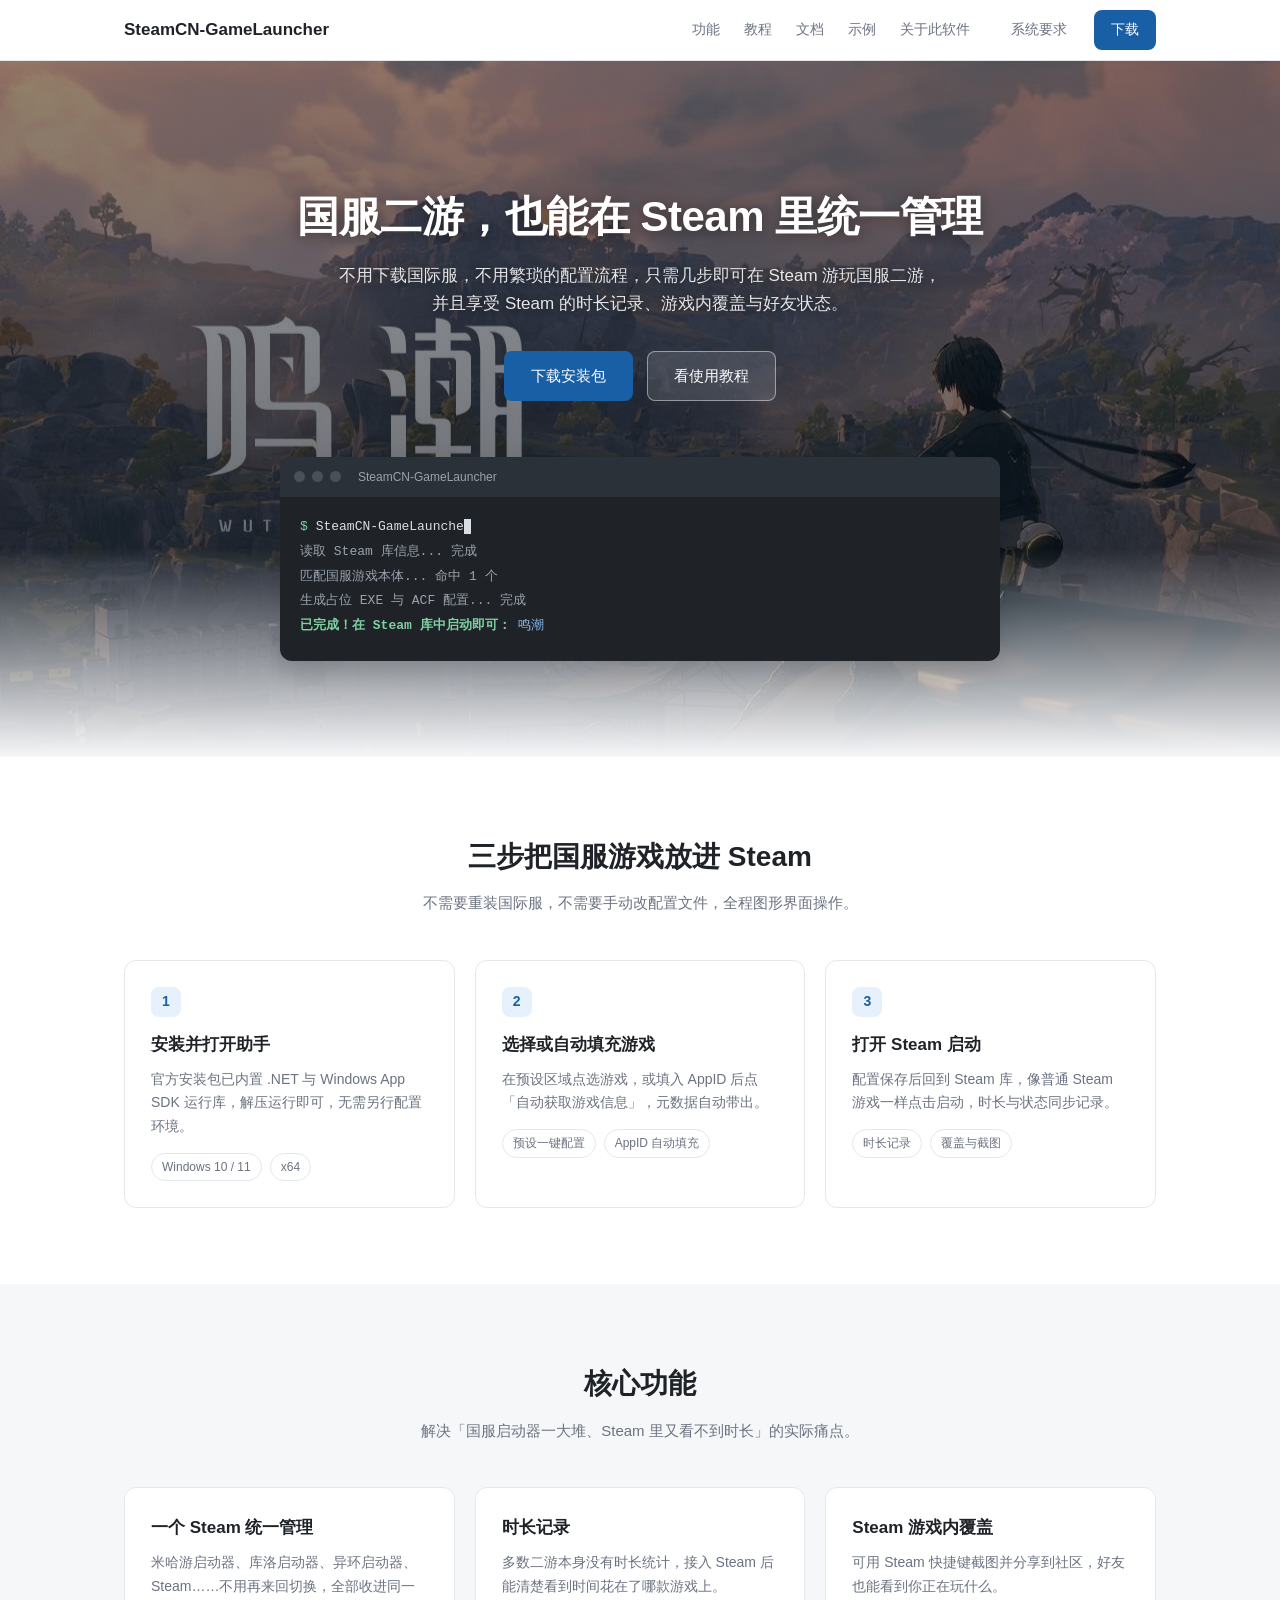
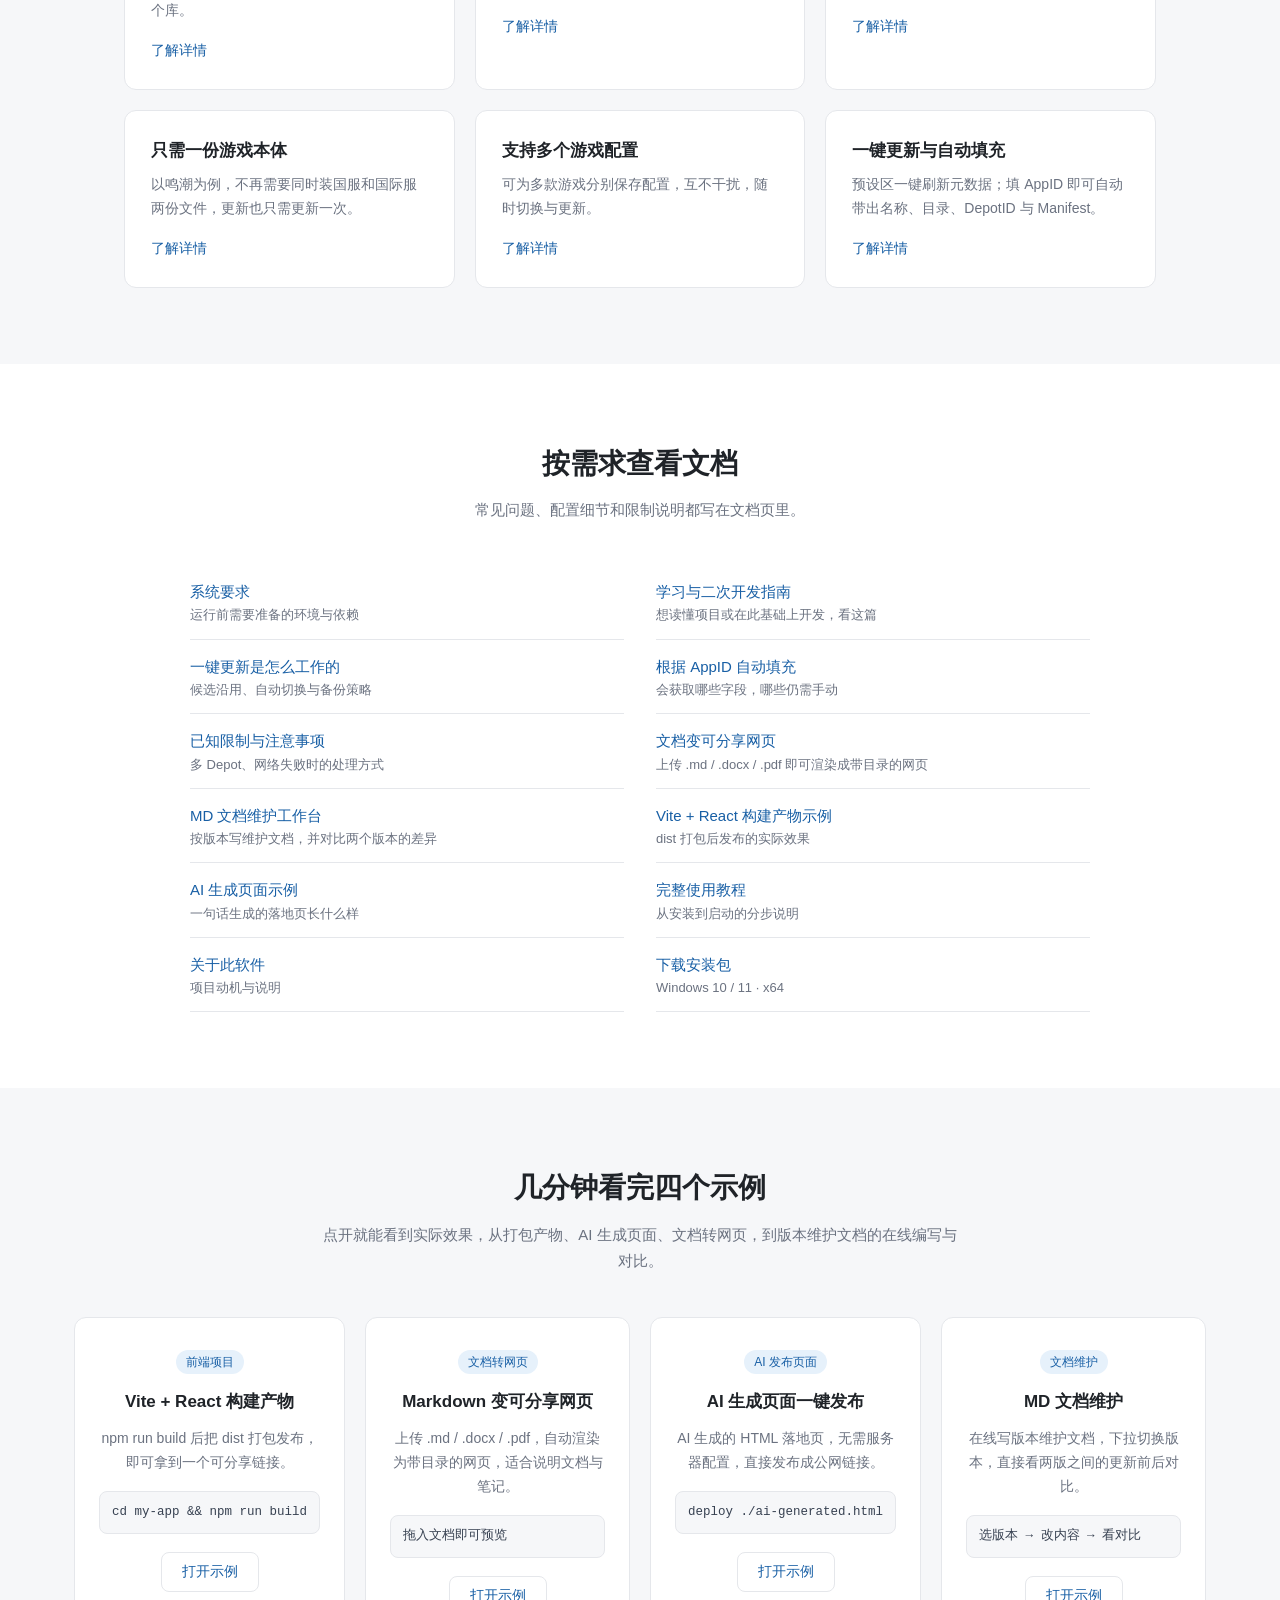
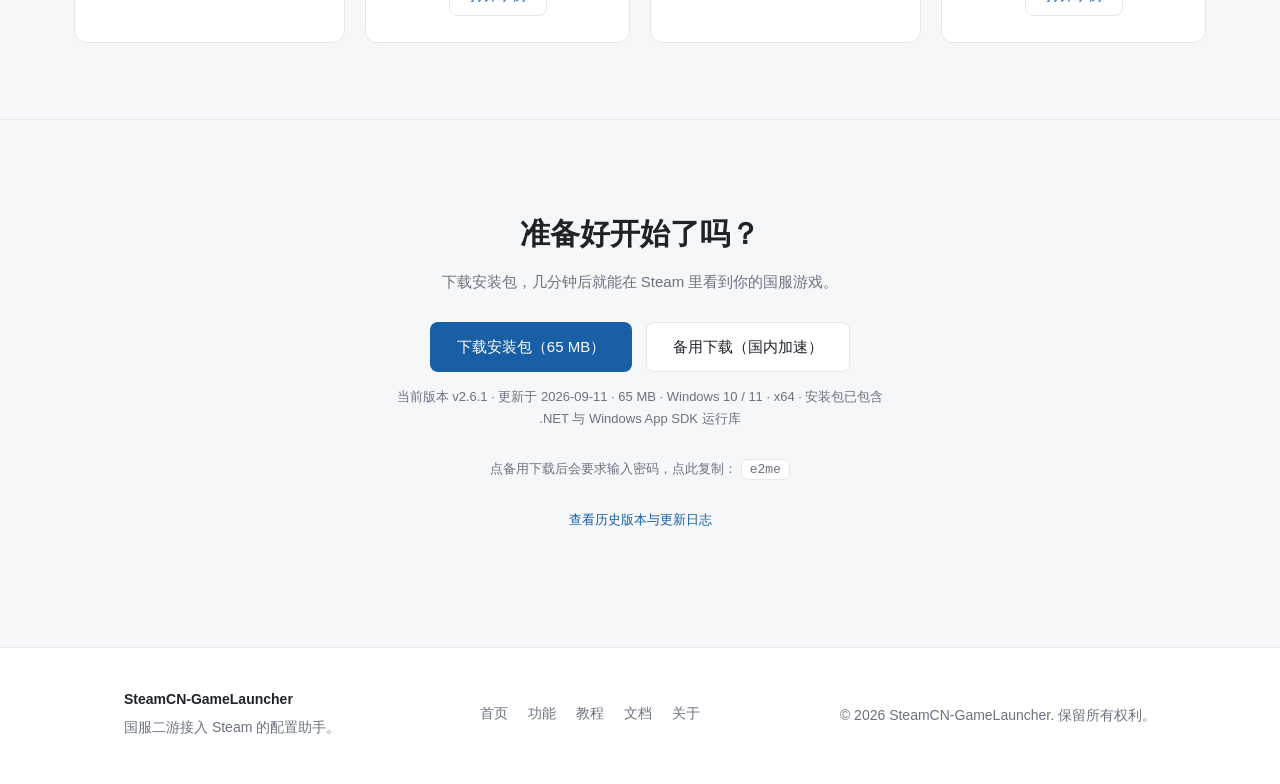
==== index.html @ cd5e8ebc "新增 MD 文档维护工作台示例页：版本下拉 + 更新前后对比" ====
<!DOCTYPE html>
<html lang="zh-CN">
<head>
  <meta charset="UTF-8">
  <meta name="viewport" content="width=device-width, initial-scale=1.0">
  <meta name="description" content="SteamCN-GameLauncher：不用下载国际服，不用繁琐的配置流程，只需几步即可在 Steam 游玩国服二游，并享受 Steam 的时长记录、游戏内覆盖等功能。">
  <title>SteamCN-GameLauncher | 国服游戏，也能在 Steam 里统一管理</title>
  <link rel="icon" href="assets/favicon.svg" type="image/svg+xml">
  <link rel="stylesheet" href="css/style.css">
</head>
<body>

  <header class="site-header">
    <div class="container header-inner">
      <a class="logo" href="index.html">SteamCN-GameLauncher</a>
      <nav class="nav-links">
        <a href="features.html">功能</a>
        <a href="tutorial.html">教程</a>
        <a href="docs.html">文档</a>
        <a href="#examples">示例</a>
        <a href="about.html">关于此软件</a>
      </nav>
      <div class="header-actions">
        <a class="btn btn-ghost" href="docs.html#requirements">系统要求</a>
        <a class="btn btn-primary" href="#download">下载</a>
      </div>
    </div>
  </header>

  <section class="hero">
    <div class="container">
      <h1>国服二游，也能在 Steam 里统一管理</h1>
      <p class="hero-sub">
        不用下载国际服，不用繁琐的配置流程，只需几步即可在 Steam 游玩国服二游，
        并且享受 Steam 的时长记录、游戏内覆盖与好友状态。
      </p>
      <div class="hero-actions">
        <a class="btn btn-primary btn-lg" href="#download">下载安装包</a>
        <a class="btn btn-outline btn-lg" href="tutorial.html">看使用教程</a>
      </div>

      <div class="terminal">
        <div class="terminal-bar">
          <span class="dot"></span><span class="dot"></span><span class="dot"></span>
          <span class="terminal-title">SteamCN-GameLauncher</span>
        </div>
        <pre class="terminal-body"><code><span class="prompt">$</span> <span id="typing"></span><span class="cursor"></span>
<span class="out">读取 Steam 库信息... 完成</span>
<span class="out">匹配国服游戏本体... 命中 1 个</span>
<span class="out">生成占位 EXE 与 ACF 配置... 完成</span>
<span class="ok">已完成！在 Steam 库中启动即可：</span> <span class="url">鸣潮</span></code></pre>
      </div>
    </div>
  </section>

  <section class="section" id="steps">
    <div class="container">
      <h2 class="section-title">三步把国服游戏放进 Steam</h2>
      <p class="section-desc">不需要重装国际服，不需要手动改配置文件，全程图形界面操作。</p>

      <div class="grid grid-3">
        <article class="card">
          <div class="step-num">1</div>
          <h3>安装并打开助手</h3>
          <p>官方安装包已内置 .NET 与 Windows App SDK 运行库，解压运行即可，无需另行配置环境。</p>
          <ul class="tags"><li>Windows 10 / 11</li><li>x64</li></ul>
        </article>
        <article class="card">
          <div class="step-num">2</div>
          <h3>选择或自动填充游戏</h3>
          <p>在预设区域点选游戏，或填入 AppID 后点「自动获取游戏信息」，元数据自动带出。</p>
          <ul class="tags"><li>预设一键配置</li><li>AppID 自动填充</li></ul>
        </article>
        <article class="card">
          <div class="step-num">3</div>
          <h3>打开 Steam 启动</h3>
          <p>配置保存后回到 Steam 库，像普通 Steam 游戏一样点击启动，时长与状态同步记录。</p>
          <ul class="tags"><li>时长记录</li><li>覆盖与截图</li></ul>
        </article>
      </div>
    </div>
  </section>

  <section class="section section-alt" id="features">
    <div class="container">
      <h2 class="section-title">核心功能</h2>
      <p class="section-desc">解决「国服启动器一大堆、Steam 里又看不到时长」的实际痛点。</p>

      <div class="grid grid-3">
        <article class="card">
          <h3>一个 Steam 统一管理</h3>
          <p>米哈游启动器、库洛启动器、异环启动器、Steam……不用再来回切换，全部收进同一个库。</p>
          <a class="card-link" href="features.html#unify">了解详情</a>
        </article>
        <article class="card">
          <h3>时长记录</h3>
          <p>多数二游本身没有时长统计，接入 Steam 后能清楚看到时间花在了哪款游戏上。</p>
          <a class="card-link" href="features.html#playtime">了解详情</a>
        </article>
        <article class="card">
          <h3>Steam 游戏内覆盖</h3>
          <p>可用 Steam 快捷键截图并分享到社区，好友也能看到你正在玩什么。</p>
          <a class="card-link" href="features.html#overlay">了解详情</a>
        </article>
        <article class="card">
          <h3>只需一份游戏本体</h3>
          <p>以鸣潮为例，不再需要同时装国服和国际服两份文件，更新也只需更新一次。</p>
          <a class="card-link" href="features.html#single-copy">了解详情</a>
        </article>
        <article class="card">
          <h3>支持多个游戏配置</h3>
          <p>可为多款游戏分别保存配置，互不干扰，随时切换与更新。</p>
          <a class="card-link" href="features.html#multi-config">了解详情</a>
        </article>
        <article class="card">
          <h3>一键更新与自动填充</h3>
          <p>预设区一键刷新元数据；填 AppID 即可自动带出名称、目录、DepotID 与 Manifest。</p>
          <a class="card-link" href="features.html#auto-fill">了解详情</a>
        </article>
      </div>
    </div>
  </section>

  <section class="section" id="links">
    <div class="container">
      <h2 class="section-title">按需求查看文档</h2>
      <p class="section-desc">常见问题、配置细节和限制说明都写在文档页里。</p>
      <ul class="link-list">
        <li><a href="docs.html#requirements">系统要求</a><span>运行前需要准备的环境与依赖</span></li>
        <li><a href="docs/learning-guide.html">学习与二次开发指南</a><span>想读懂项目或在此基础上开发，看这篇</span></li>
        <li><a href="docs.html#one-click-update">一键更新是怎么工作的</a><span>候选沿用、自动切换与备份策略</span></li>
        <li><a href="docs.html#auto-fill">根据 AppID 自动填充</a><span>会获取哪些字段，哪些仍需手动</span></li>
        <li><a href="docs.html#limits">已知限制与注意事项</a><span>多 Depot、网络失败时的处理方式</span></li>
        <li><a href="examples/md.html">文档变可分享网页</a><span>上传 .md / .docx / .pdf 即可渲染成带目录的网页</span></li>
        <li><a href="examples/md-maintain.html">MD 文档维护工作台</a><span>按版本写维护文档，并对比两个版本的差异</span></li>
        <li><a href="examples/vite.html">Vite + React 构建产物示例</a><span>dist 打包后发布的实际效果</span></li>
        <li><a href="examples/ai.html">AI 生成页面示例</a><span>一句话生成的落地页长什么样</span></li>
        <li><a href="tutorial.html">完整使用教程</a><span>从安装到启动的分步说明</span></li>
        <li><a href="about.html">关于此软件</a><span>项目动机与说明</span></li>
        <li><a href="#download">下载安装包</a><span>Windows 10 / 11 · x64</span></li>
      </ul>
    </div>
  </section>

  <section class="section section-alt" id="examples">
    <div class="container">
      <h2 class="section-title">几分钟看完四个示例</h2>
      <p class="section-desc">点开就能看到实际效果，从打包产物、AI 生成页面、文档转网页，到版本维护文档的在线编写与对比。</p>

      <div class="grid grid-4">
        <article class="card">
          <span class="badge">前端项目</span>
          <h3>Vite + React 构建产物</h3>
          <p>npm run build 后把 dist 打包发布，即可拿到一个可分享链接。</p>
          <pre class="code-block"><code>cd my-app &amp;&amp; npm run build</code></pre>
          <a class="card-link" href="examples/vite.html">打开示例</a>
        </article>
        <article class="card">
          <span class="badge">文档转网页</span>
          <h3>Markdown 变可分享网页</h3>
          <p>上传 .md / .docx / .pdf，自动渲染为带目录的网页，适合说明文档与笔记。</p>
          <pre class="code-block"><code>拖入文档即可预览</code></pre>
          <a class="card-link" href="examples/md.html">打开示例</a>
        </article>
        <article class="card">
          <span class="badge">AI 发布页面</span>
          <h3>AI 生成页面一键发布</h3>
          <p>AI 生成的 HTML 落地页，无需服务器配置，直接发布成公网链接。</p>
          <pre class="code-block"><code>deploy ./ai-generated.html</code></pre>
          <a class="card-link" href="examples/ai.html">打开示例</a>
        </article>
        <article class="card">
          <span class="badge">文档维护</span>
          <h3>MD 文档维护</h3>
          <p>在线写版本维护文档，下拉切换版本，直接看两版之间的更新前后对比。</p>
          <pre class="code-block"><code>选版本 → 改内容 → 看对比</code></pre>
          <a class="card-link" href="examples/md-maintain.html">打开示例</a>
        </article>
      </div>
    </div>
  </section>

  <section class="cta" id="download">
    <div class="container">
      <h2>准备好开始了吗？</h2>
      <p>下载安装包，几分钟后就能在 Steam 里看到你的国服游戏。</p>
      <div class="hero-actions" style="margin-bottom:0;">
        <!-- 写死的是当版本的 GitHub Release 直链；页面加载后会用 version.json + GitHub API 更新为最新版 -->
        <a class="btn btn-primary btn-lg" id="downloadBtn"
           href="https://github.com/Clearlove0923/SteamCN-GameLauncher/releases/download/v2.6.1/SteamCN-GameLauncher-v2.6.1-win-x64-setup.exe">
          下载安装包（65 MB）
        </a>
        <a class="btn btn-outline btn-lg" id="downloadMirrorBtn"
           href="https://wwaqe.lanzouq.com/iN0aT4a36t9c">
          备用下载（国内加速）
        </a>
      </div>
      <p class="muted" style="margin-top:14px;font-size:13px;">
        <span id="versionInfo">当前版本 v2.6.1</span> · Windows 10 / 11 · x64 · 安装包已包含 .NET 与 Windows App SDK 运行库
      </p>
      <p class="muted" id="mirrorPwdLine" style="margin-top:8px;font-size:13px;">
        点备用下载后会要求输入密码，点此复制：
        <code id="mirrorPwd" title="点击复制"
              style="padding:2px 8px;border:1px solid var(--line);border-radius:6px;background:#fff;cursor:pointer;user-select:all;">e2me</code>
      </p>
      <p class="muted" style="margin-top:6px;font-size:13px;">
        <a href="https://github.com/Clearlove0923/SteamCN-GameLauncher/releases" id="changelogLink">查看历史版本与更新日志</a>
      </p>
    </div>
  </section>

  <footer class="site-footer">
    <div class="container footer-inner">
      <div>
        <strong>SteamCN-GameLauncher</strong>
        <p class="muted">国服二游接入 Steam 的配置助手。</p>
      </div>
      <nav class="footer-links">
        <a href="index.html">首页</a>
        <a href="features.html">功能</a>
        <a href="tutorial.html">教程</a>
        <a href="docs.html">文档</a>
        <a href="about.html">关于</a>
      </nav>
      <p class="muted">© 2026 SteamCN-GameLauncher. 保留所有权利。</p>
    </div>
  </footer>

  <script>
    // 下载信息统一由 version.json 控制；取不到时再回退到 GitHub API；都失败就保留页面写死的地址
    (function () {
      var btn = document.getElementById('downloadBtn');
      if (!btn) return;
      var mirror = document.getElementById('downloadMirrorBtn');
      var info = document.getElementById('versionInfo');
      var changelog = document.getElementById('changelogLink');
      var cfg = null;

      function fill(o) {
        if (o.windows && o.windows.url) {
          btn.setAttribute('href', o.windows.url);
          if (o.windows.label) btn.textContent = o.windows.label;
        }
        if (mirror && o.mirror) {
          if (o.mirror.hide) {
            mirror.style.display = 'none';
          } else if (o.mirror.url) {
            mirror.setAttribute('href', o.mirror.url);
            if (o.mirror.label) mirror.textContent = o.mirror.label;
          }
        }
        if (changelog && o.changelog) changelog.setAttribute('href', o.changelog);
        var pwdLine = document.getElementById('mirrorPwdLine');
        var pwdEl = document.getElementById('mirrorPwd');
        if (pwdLine && pwdEl) {
          var pwd = (o.mirror && o.mirror.pwd) ? o.mirror.pwd : '';
          if (pwd) { pwdEl.textContent = pwd; pwdLine.style.display = ''; }
          else { pwdLine.style.display = 'none'; }
        }
        if (info) {
          var t = '当前版本 ' + (o.version || '');
          if (o.date) t += ' · 更新于 ' + o.date;
          if (o.size) t += ' · ' + o.size;
          info.textContent = t;
        }
      }

      fetch('version.json', { cache: 'no-store' })
        .then(function (r) { return r.ok ? r.json() : null; })
        .then(function (data) {
          if (data) { cfg = data; fill(data); }
          // 以 GitHub Release 为主渠道：再问一次最新版，成功就用最新资产覆盖
          if (!data || data.autoLatest === false) return Promise.reject('skip-api');
          var repo = data.repo || 'Clearlove0923/SteamCN-GameLauncher';
          var API = 'https://api.github.com/repos/' + repo + '/releases/latest';
          return fetch(API, { headers: { 'Accept': 'application/vnd.github+json' } })
            .then(function (r) { return r.ok ? r.json() : null; });
        })
        .then(function (data) {
          if (!data || !data.assets) return;
          var exe = data.assets.filter(function (a) { return /\.exe$/i.test(a.name); })[0];
          if (!exe) return;
          btn.setAttribute('href', exe.browser_download_url);
          var d = data.published_at ? new Date(data.published_at) : null;
          var date = d ? (d.getFullYear() + '-' + ('0' + (d.getMonth() + 1)).slice(-2) + '-' + ('0' + d.getDate()).slice(-2)) : '';
          if (info) {
            var t = '当前版本 ' + (data.tag_name || (cfg && cfg.version) || '');
            if (date) t += ' · 更新于 ' + date;
            if (cfg && cfg.size) t += ' · ' + cfg.size;
            info.textContent = t;
          }
        })
        .catch(function () { /* 保持 version.json 或页面写死的地址 */ });
    })();
  </script>

  <script>
    // 点击提取码自动复制
    (function () {
      var el = document.getElementById('mirrorPwd');
      if (!el) return;
      function flash() {
        var old = el.textContent;
        el.textContent = '已复制 ✓';
        setTimeout(function () { el.textContent = old; }, 1200);
      }
      function bySelection() {
        var r = document.createRange();
        r.selectNodeContents(el);
        var s = window.getSelection();
        s.removeAllRanges();
        s.addRange(r);
        try { document.execCommand('copy'); } catch (e) {}
        s.removeAllRanges();
        flash();
      }
      el.addEventListener('click', function () {
        if (navigator.clipboard && navigator.clipboard.writeText) {
          navigator.clipboard.writeText(el.textContent.trim()).then(flash, bySelection);
        } else {
          bySelection();
        }
      });
    })();
  </script>

  <script>
    (function () {
      var target = document.getElementById('typing');
      if (!target) return;
      var text = 'SteamCN-GameLauncher setup';
      var i = 0;
      (function type() {
        if (i <= text.length) {
          target.textContent = text.slice(0, i++);
          setTimeout(type, 90);
        }
      })();
    })();
  </script>

</body>
</html>
---- css/style.css ----
:root {
  --bg: #ffffff;
  --bg-alt: #f6f7f9;
  --card: #ffffff;
  --text: #1f2328;
  --muted: #6b7280;
  --line: #e5e7eb;
  --accent: #185fa5;
  --accent-soft: #e6f1fb;
  --radius: 12px;
}

* { box-sizing: border-box; }

html { scroll-behavior: smooth; }

body {
  margin: 0;
  background: var(--bg);
  color: var(--text);
  font-family: -apple-system, BlinkMacSystemFont, "Segoe UI", "Microsoft YaHei", sans-serif;
  font-size: 15px;
  line-height: 1.7;
}

a { color: var(--accent); text-decoration: none; }
a:hover { text-decoration: underline; }

.container {
  max-width: 1080px;
  margin: 0 auto;
  padding: 0 24px;
}

/* ---------- 顶部导航 ---------- */
.site-header {
  position: sticky;
  top: 0;
  z-index: 20;
  background: rgba(255, 255, 255, 0.92);
  border-bottom: 1px solid var(--line);
  backdrop-filter: blur(6px);
}

.header-inner {
  display: flex;
  align-items: center;
  justify-content: space-between;
  height: 60px;
}

.logo {
  font-size: 17px;
  font-weight: 600;
  color: var(--text);
}
.logo:hover { text-decoration: none; }

.nav-links {
  display: flex;
  gap: 24px;
  margin-left: auto;
  margin-right: 24px;
}
.nav-links a { color: var(--muted); font-size: 14px; }
.nav-links a:hover { color: var(--text); text-decoration: none; }

.header-actions { display: flex; gap: 10px; align-items: center; }

/* ---------- 按钮 ---------- */
.btn {
  display: inline-block;
  padding: 7px 16px;
  border-radius: 8px;
  font-size: 14px;
  border: 1px solid transparent;
  cursor: pointer;
}
.btn:hover { text-decoration: none; }
.btn-primary { background: var(--accent); color: #fff; }
.btn-primary:hover { background: #12497f; }
.btn-outline { border-color: var(--line); color: var(--text); background: #fff; }
.btn-outline:hover { border-color: var(--muted); }
.btn-ghost { color: var(--muted); }
.btn-ghost:hover { color: var(--text); }
.btn-lg { padding: 11px 26px; font-size: 15px; }

/* ---------- Hero ---------- */
.hero {
  position: relative;
  padding: 130px 0 96px;
  text-align: center;
  color: #fff;
  background:
    linear-gradient(180deg, rgba(15, 20, 30, 0.40) 0%, rgba(15, 20, 30, 0.62) 70%, rgba(246, 247, 249, 1) 100%),
    url("../assets/hero-bg.jpg") center 35% / cover no-repeat;
}

.hero h1 {
  margin: 0 auto 18px;
  max-width: 780px;
  font-size: 42px;
  line-height: 1.25;
  font-weight: 600;
  letter-spacing: -0.5px;
  text-shadow: 0 2px 14px rgba(0, 0, 0, 0.45);
}

.hero-sub {
  margin: 0 auto 32px;
  max-width: 620px;
  color: rgba(255, 255, 255, 0.88);
  font-size: 17px;
  text-shadow: 0 1px 8px rgba(0, 0, 0, 0.45);
}

.hero-actions {
  display: flex;
  gap: 14px;
  justify-content: center;
  margin-bottom: 56px;
  flex-wrap: wrap;
}

.hero .btn-outline {
  background: rgba(255, 255, 255, 0.12);
  border-color: rgba(255, 255, 255, 0.45);
  color: #fff;
}
.hero .btn-outline:hover { background: rgba(255, 255, 255, 0.22); }

/* ---------- 终端演示 ---------- */
.terminal {
  max-width: 720px;
  margin: 0 auto;
  background: #1f2328;
  border-radius: var(--radius);
  overflow: hidden;
  text-align: left;
  box-shadow: 0 8px 24px rgba(15, 20, 30, 0.12);
}

.terminal-bar {
  display: flex;
  align-items: center;
  gap: 7px;
  padding: 10px 14px;
  background: #2b3138;
}

.dot {
  width: 11px;
  height: 11px;
  border-radius: 50%;
  background: #4a5058;
}

.terminal-title {
  margin-left: 10px;
  color: #9aa2ad;
  font-size: 12px;
}

.terminal-body {
  margin: 0;
  padding: 18px 20px 22px;
  color: #d8dee6;
  font-family: "SFMono-Regular", Consolas, "Liberation Mono", Menlo, monospace;
  font-size: 13px;
  line-height: 1.9;
  white-space: pre-wrap;
}
.terminal-body .prompt { color: #7fd1a3; }
.terminal-body .out { color: #9aa2ad; }
.terminal-body .ok { color: #7fd1a3; font-weight: 600; }
.terminal-body .url { color: #85b7eb; }

.cursor {
  display: inline-block;
  width: 7px;
  height: 15px;
  background: #d8dee6;
  vertical-align: text-bottom;
  animation: blink 1s steps(2, start) infinite;
}
@keyframes blink { to { visibility: hidden; } }

/* ---------- 通用区块 ---------- */
.section { padding: 76px 0; }
.section-alt { background: var(--bg-alt); }

.section-title {
  margin: 0 0 10px;
  font-size: 28px;
  font-weight: 600;
  text-align: center;
}

.section-desc {
  margin: 0 auto 44px;
  max-width: 640px;
  color: var(--muted);
  text-align: center;
}

/* ---------- 卡片与网格 ---------- */
.grid { display: grid; gap: 20px; }
.grid-3 { grid-template-columns: repeat(3, 1fr); }
.grid-4 { grid-template-columns: repeat(4, 1fr); }

.card {
  padding: 26px;
  background: var(--card);
  border: 1px solid var(--line);
  border-radius: var(--radius);
}

.card h3 {
  margin: 0 0 8px;
  font-size: 17px;
  font-weight: 600;
}

.card p {
  margin: 0 0 14px;
  color: var(--muted);
  font-size: 14px;
}

.step-num {
  display: inline-flex;
  align-items: center;
  justify-content: center;
  width: 30px;
  height: 30px;
  margin-bottom: 14px;
  border-radius: 8px;
  background: var(--accent-soft);
  color: var(--accent);
  font-size: 14px;
  font-weight: 600;
}

.tags {
  display: flex;
  flex-wrap: wrap;
  gap: 8px;
  margin: 0;
  padding: 0;
  list-style: none;
}
.tags li {
  padding: 3px 10px;
  border: 1px solid var(--line);
  border-radius: 20px;
  color: var(--muted);
  font-size: 12px;
}

.badge {
  display: inline-block;
  margin-bottom: 10px;
  padding: 2px 10px;
  border-radius: 20px;
  background: var(--accent-soft);
  color: var(--accent);
  font-size: 12px;
}

.card-link { font-size: 14px; font-weight: 500; }

.code-block {
  margin: 0 0 14px;
  padding: 10px 12px;
  background: var(--bg-alt);
  border: 1px solid var(--line);
  border-radius: 8px;
  font-family: Consolas, Menlo, monospace;
  font-size: 12.5px;
  color: #374151;
  overflow-x: auto;
}

/* ---------- 链接列表 ---------- */
.link-list {
  display: grid;
  grid-template-columns: repeat(2, 1fr);
  gap: 2px 32px;
  margin: 0;
  padding: 0;
  list-style: none;
  max-width: 900px;
  margin: 0 auto;
}

.link-list li {
  padding: 12px 0;
  border-bottom: 1px solid var(--line);
}

.link-list a { font-size: 15px; font-weight: 500; }
.link-list span {
  display: block;
  color: var(--muted);
  font-size: 13px;
}

/* ---------- 示例区（居中卡片） ---------- */
#examples .card {
  text-align: center;
  padding: 30px 24px 26px;
}
#examples .card h3 { margin-bottom: 10px; }
#examples .card p { margin-bottom: 16px; }
#examples .badge { margin-bottom: 14px; }
#examples .container { max-width: 1180px; }
#examples .code-block {
  display: block;
  text-align: left;
  margin: 0 auto 18px;
  max-width: 100%;
}
#examples .card-link {
  display: inline-block;
  padding: 7px 20px;
  border: 1px solid var(--line);
  border-radius: 8px;
  font-size: 14px;
}
#examples .card-link:hover {
  border-color: var(--accent);
  background: var(--accent-soft);
  text-decoration: none;
}

/* ---------- 底部 CTA ---------- */
.cta {
  padding: 88px 0;
  text-align: center;
  background: var(--bg-alt);
  border-top: 1px solid var(--line);
}
.cta h2 { margin: 0 0 10px; font-size: 30px; font-weight: 600; }
.cta p { margin: 0 auto 28px; max-width: 520px; color: var(--muted); }

/* ---------- 页脚 ---------- */
.site-footer {
  padding: 40px 0;
  border-top: 1px solid var(--line);
  font-size: 14px;
}

.footer-inner {
  display: flex;
  align-items: center;
  justify-content: space-between;
  gap: 20px;
  flex-wrap: wrap;
}

.footer-inner p { margin: 4px 0 0; }
.footer-links { display: flex; gap: 20px; }
.footer-links a { color: var(--muted); font-size: 14px; }
.muted { color: var(--muted); }

/* ---------- 响应式 ---------- */
@media (max-width: 880px) {
  .grid-3 { grid-template-columns: 1fr 1fr; }
  .grid-4 { grid-template-columns: 1fr 1fr; }
  .hero h1 { font-size: 32px; }
}

@media (max-width: 640px) {
  .nav-links { display: none; }
  .grid-3 { grid-template-columns: 1fr; }
  .grid-4 { grid-template-columns: 1fr; }
  .link-list { grid-template-columns: 1fr; }
  .hero { padding: 56px 0 48px; }
  .hero h1 { font-size: 27px; }
  .section { padding: 52px 0; }
  .footer-inner { flex-direction: column; align-items: flex-start; }
}

/* ---------- 关于页 ---------- */
.page { padding: 72px 0; max-width: 760px; }
.page h1 { margin: 0 0 14px; font-size: 32px; font-weight: 600; }
.page p { color: var(--muted); }

/* ---------- 子页面通用 ---------- */
.page-head {
  padding: 56px 0 32px;
  background: var(--bg-alt);
  border-bottom: 1px solid var(--line);
}
.page-head h1 { margin: 0 0 10px; font-size: 32px; font-weight: 600; }
.page-head p { margin: 0; max-width: 680px; color: var(--muted); }

.doc-body { padding: 48px 0 72px; max-width: 820px; }
.doc-body h2 {
  margin: 40px 0 12px;
  padding-bottom: 8px;
  border-bottom: 1px solid var(--line);
  font-size: 22px;
  font-weight: 600;
}
.doc-body h3 { margin: 26px 0 8px; font-size: 17px; font-weight: 600; }
.doc-body p, .doc-body li { color: var(--muted); }
.doc-body ul, .doc-body ol { padding-left: 22px; }
.doc-body li { margin-bottom: 6px; }
.doc-body strong { color: var(--text); }

.toc {
  padding: 16px 20px;
  margin-bottom: 32px;
  background: var(--bg-alt);
  border: 1px solid var(--line);
  border-radius: var(--radius);
}
.toc strong { display: block; margin-bottom: 8px; }
.toc ol { margin: 0; padding-left: 20px; }

.note {
  padding: 14px 18px;
  margin: 18px 0;
  border-left: 3px solid var(--accent);
  background: var(--accent-soft);
  border-radius: 0 8px 8px 0;
  color: var(--text);
}
.note p { margin: 0; color: var(--text); }

.spec-table {
  width: 100%;
  border-collapse: collapse;
  margin: 16px 0;
  font-size: 14px;
}
.spec-table th, .spec-table td {
  padding: 10px 12px;
  border: 1px solid var(--line);
  text-align: left;
}
.spec-table th { background: var(--bg-alt); font-weight: 600; width: 160px; }
.spec-table td { color: var(--muted); }

.steps-list { counter-reset: s; list-style: none; padding: 0; margin: 0; }
.steps-list li {
  position: relative;
  padding: 0 0 22px 44px;
  margin: 0;
  border-left: 1px solid var(--line);
}
.steps-list li:last-child { border-left-color: transparent; padding-bottom: 0; }
.steps-list li::before {
  counter-increment: s;
  content: counter(s);
  position: absolute;
  left: -14px;
  top: 0;
  width: 28px;
  height: 28px;
  border-radius: 8px;
  background: var(--accent-soft);
  color: var(--accent);
  font-size: 13px;
  font-weight: 600;
  line-height: 28px;
  text-align: center;
}
.steps-list strong { display: block; color: var(--text); margin-bottom: 2px; }

.feature-block {
  display: grid;
  grid-template-columns: 240px 1fr;
  gap: 28px;
  padding: 28px 0;
  border-bottom: 1px solid var(--line);
}
.feature-block:last-child { border-bottom: none; }
.feature-block h3 { margin: 0 0 8px; font-size: 18px; }
.feature-block .lead { margin: 0 0 10px; color: var(--muted); font-size: 14px; }
.feature-block ul { margin: 8px 0 0; padding-left: 20px; }

.grid-2 { grid-template-columns: repeat(2, 1fr); }

@media (max-width: 880px) {
  .feature-block { grid-template-columns: 1fr; gap: 8px; }
  .grid-2 { grid-template-columns: 1fr; }
}
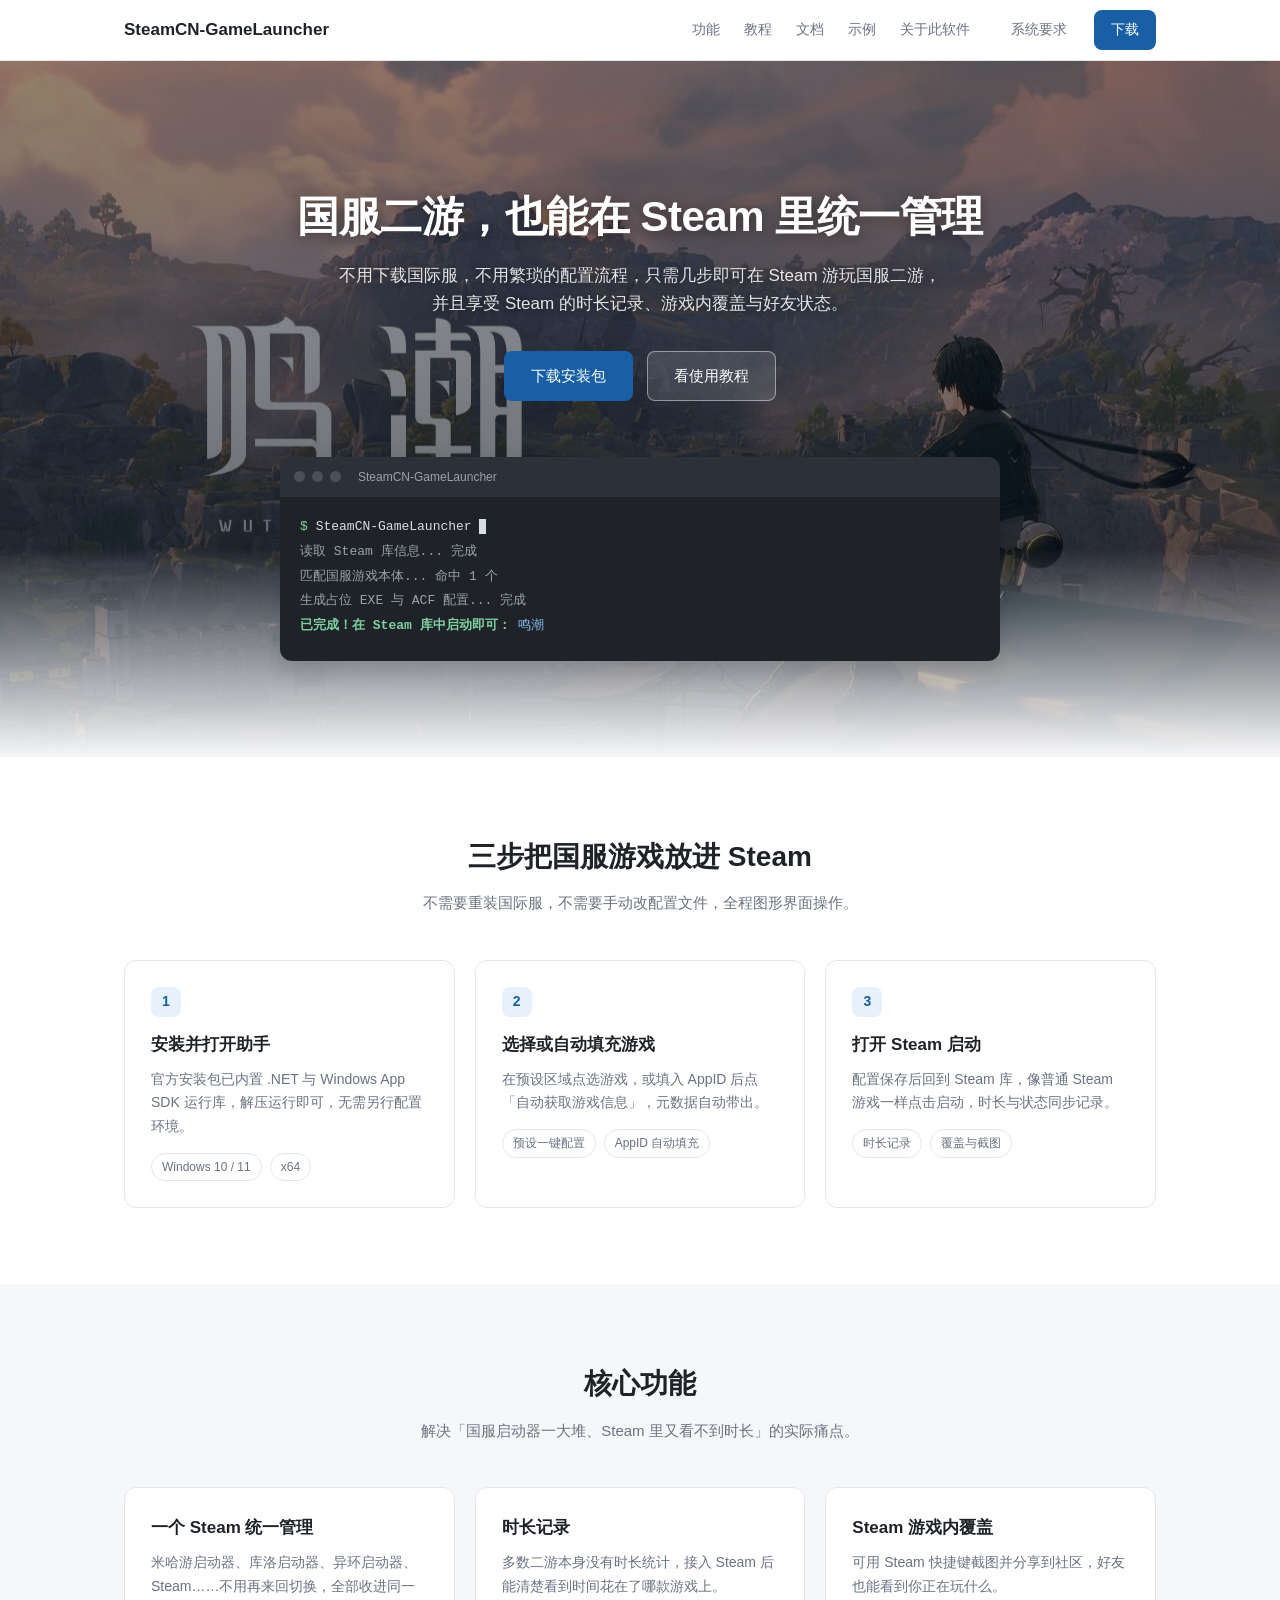
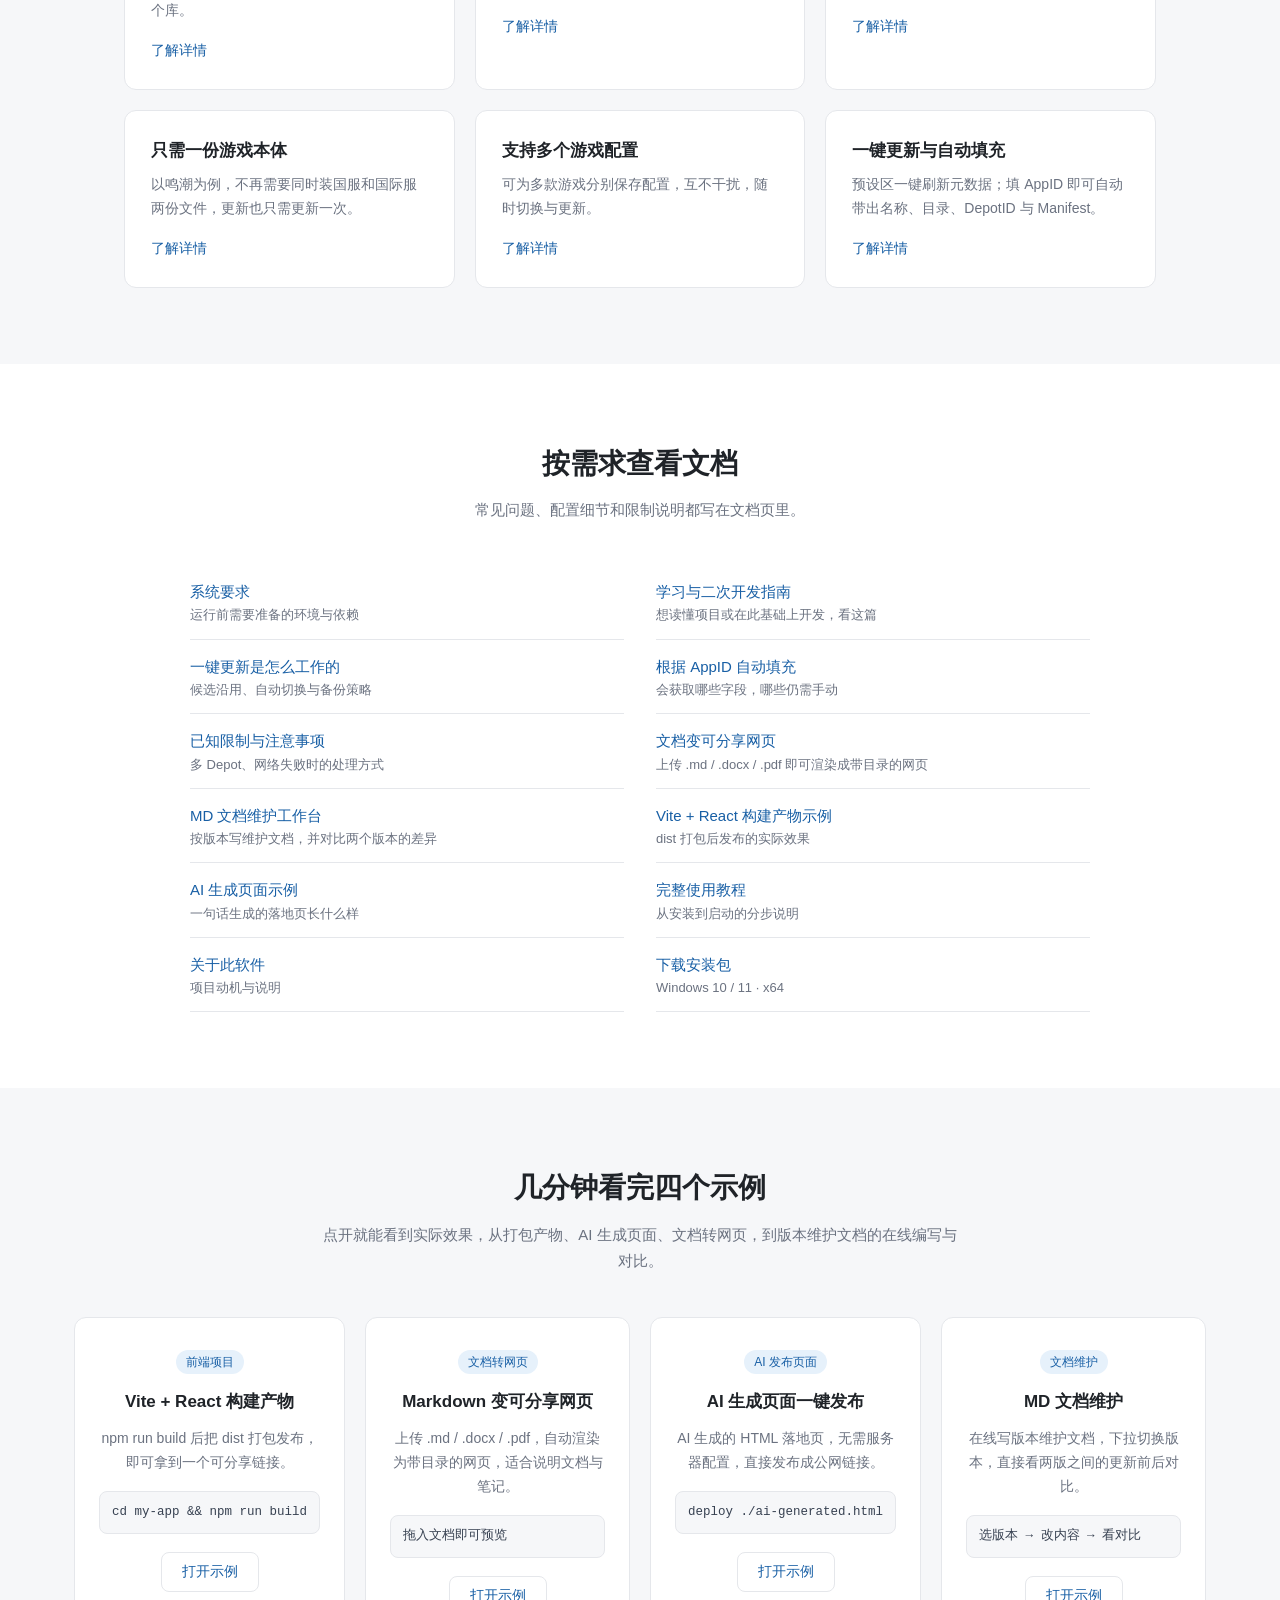
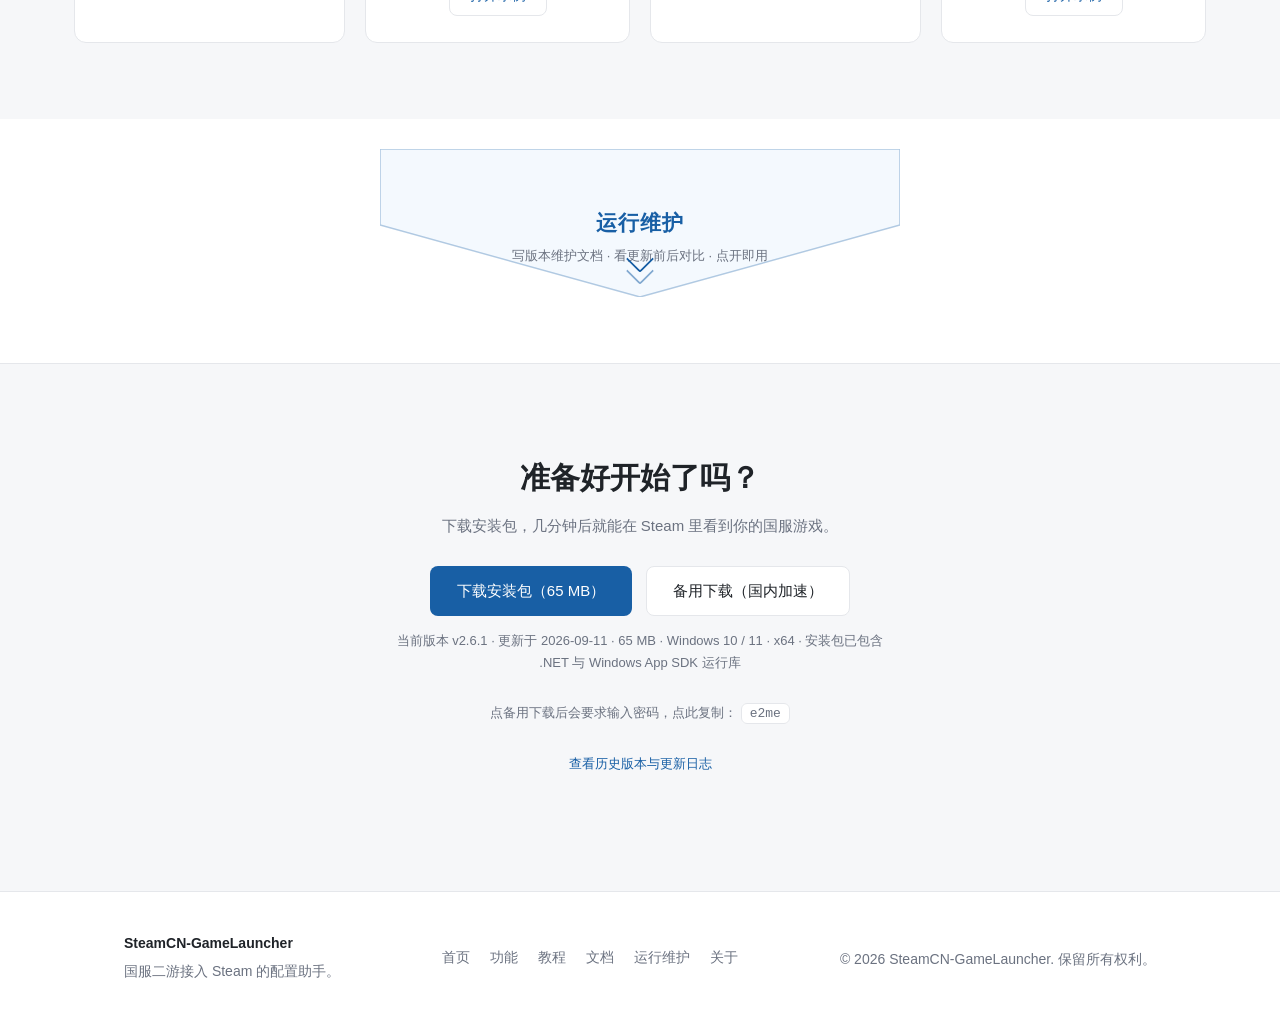
==== commit 16c5ea4f: "首页底部新增向下箭头形状的「运行维护」入口，点开就地展开 MD 维护工作台" ====
--- a/index.html
+++ b/index.html
@@ -180,6 +180,34 @@
     </div>
   </section>
 
+  <!-- 运行维护入口：页面底部的向下箭头，里面写着「运行维护」，点开就地展开维护工作台 -->
+  <section class="mm-entry" id="maintain">
+    <div class="container">
+      <button class="mm-arrow" id="mmToggle" type="button" aria-expanded="false" aria-controls="mmPanel">
+        <svg class="mm-arrow-shape" viewBox="0 0 520 148" preserveAspectRatio="none" aria-hidden="true">
+          <polygon points="0,0 520,0 520,76 260,148 0,76"></polygon>
+        </svg>
+        <span class="mm-arrow-body">
+          <span class="mm-arrow-title">运行维护</span>
+          <span class="mm-arrow-sub">写版本维护文档 · 看更新前后对比 · 点开即用</span>
+        </span>
+        <span class="mm-chev" aria-hidden="true"><span></span><span></span></span>
+      </button>
+
+      <div class="mm-panel" id="mmPanel" hidden>
+        <div class="mm-panel-bar">
+          <strong>MD 文档维护工作台</strong>
+          <span class="mm-panel-actions">
+            <a href="examples/md-maintain.html" target="_blank" rel="noopener">在新页面打开 ↗</a>
+            <button class="mm-close" id="mmClose" type="button">收起</button>
+          </span>
+        </div>
+        <iframe class="mm-frame" id="mmFrame" data-src="examples/md-maintain.html"
+                title="MD 文档维护工作台" loading="lazy"></iframe>
+      </div>
+    </div>
+  </section>
+
   <section class="cta" id="download">
     <div class="container">
       <h2>准备好开始了吗？</h2>
@@ -220,6 +248,7 @@
         <a href="features.html">功能</a>
         <a href="tutorial.html">教程</a>
         <a href="docs.html">文档</a>
+        <a href="index.html#maintain">运行维护</a>
         <a href="about.html">关于</a>
       </nav>
       <p class="muted">© 2026 SteamCN-GameLauncher. 保留所有权利。</p>
@@ -325,6 +354,52 @@
   </script>
 
   <script>
+    // 底部「运行维护」向下箭头：点开就地展开维护工作台（首次点开才加载 iframe）
+    (function () {
+      var btn = document.getElementById('mmToggle');
+      var panel = document.getElementById('mmPanel');
+      var frame = document.getElementById('mmFrame');
+      var closeBtn = document.getElementById('mmClose');
+      if (!btn || !panel || !frame) return;
+
+      var loaded = false;
+
+      function open() {
+        if (!loaded) {
+          frame.setAttribute('src', frame.getAttribute('data-src'));
+          loaded = true;
+        }
+        panel.hidden = false;
+        btn.setAttribute('aria-expanded', 'true');
+      }
+
+      function close() {
+        panel.hidden = true;
+        btn.setAttribute('aria-expanded', 'false');
+      }
+
+      btn.addEventListener('click', function () {
+        if (panel.hidden) {
+          open();
+          panel.scrollIntoView({ behavior: 'smooth', block: 'start' });
+        } else {
+          close();
+        }
+      });
+
+      if (closeBtn) {
+        closeBtn.addEventListener('click', function () {
+          close();
+          btn.scrollIntoView({ behavior: 'smooth', block: 'center' });
+        });
+      }
+
+      // 支持用 /#maintain 直接打开
+      if (location.hash === '#maintain') open();
+    })();
+  </script>
+
+  <script>
     (function () {
       var target = document.getElementById('typing');
       if (!target) return;
--- a/css/style.css
+++ b/css/style.css
@@ -333,6 +333,151 @@
   text-decoration: none;
 }
 
+/* ---------- 底部「运行维护」向下箭头入口 ---------- */
+.mm-entry {
+  padding: 30px 0 66px;
+  text-align: center;
+  background: var(--bg);
+}
+
+.mm-arrow {
+  position: relative;
+  display: block;
+  width: 100%;
+  max-width: 520px;
+  height: 148px;
+  margin: 0 auto;
+  padding: 0;
+  border: 0;
+  background: none;
+  font: inherit;
+  color: inherit;
+  cursor: pointer;
+  -webkit-tap-highlight-color: transparent;
+}
+
+.mm-arrow-shape {
+  position: absolute;
+  top: 0;
+  left: 0;
+  width: 100%;
+  height: 100%;
+  display: block;
+}
+
+.mm-arrow-shape polygon {
+  fill: #f4f9fe;
+  stroke: rgba(24, 95, 165, 0.32);
+  stroke-width: 1.5;
+  vector-effect: non-scaling-stroke;
+  transition: fill 0.18s ease, stroke 0.18s ease;
+}
+
+.mm-arrow:hover .mm-arrow-shape polygon,
+.mm-arrow:focus-visible .mm-arrow-shape polygon {
+  fill: var(--accent-soft);
+  stroke: var(--accent);
+}
+
+.mm-arrow-body {
+  position: relative;
+  display: block;
+  padding: 26px 24px 0;
+}
+
+.mm-arrow-title {
+  display: block;
+  font-size: 21px;
+  font-weight: 600;
+  letter-spacing: 1px;
+  color: var(--accent);
+}
+
+.mm-arrow-sub {
+  display: block;
+  margin-top: 4px;
+  color: var(--muted);
+  font-size: 13px;
+}
+
+/* 箭头尖端的两个小勾（⌄⌄），展开时翻转朝上 */
+.mm-chev {
+  position: absolute;
+  left: 50%;
+  bottom: 16px;
+  transform: translateX(-50%);
+  color: var(--accent);
+  transition: transform 0.2s ease;
+}
+
+.mm-chev > span {
+  display: block;
+  width: 20px;
+  height: 20px;
+  margin: -8px auto 0;
+  border-left: 2px solid currentColor;
+  border-bottom: 2px solid currentColor;
+  border-radius: 0 0 0 3px;
+  transform: rotate(-45deg);
+  animation: mmFloat 1.9s ease-in-out infinite;
+}
+
+.mm-chev > span:nth-child(2) {
+  opacity: 0.5;
+  animation-delay: 0.18s;
+}
+
+.mm-arrow[aria-expanded="true"] .mm-chev {
+  transform: translateX(-50%) rotate(180deg);
+}
+.mm-arrow[aria-expanded="true"] .mm-chev > span { animation: none; }
+
+@keyframes mmFloat {
+  0%, 100% { transform: rotate(-45deg) translate(0, 0); }
+  50%      { transform: rotate(-45deg) translate(3px, 3px); }
+}
+
+.mm-panel {
+  margin: 16px 0 0;
+  border: 1px solid var(--line);
+  border-radius: var(--radius);
+  background: #fff;
+  overflow: hidden;
+  text-align: left;
+  box-shadow: 0 10px 30px rgba(15, 23, 42, 0.06);
+}
+
+.mm-panel-bar {
+  display: flex;
+  align-items: center;
+  justify-content: space-between;
+  gap: 12px;
+  padding: 10px 14px;
+  border-bottom: 1px solid var(--line);
+  background: var(--bg-alt);
+  font-size: 14px;
+}
+
+.mm-panel-actions { display: flex; align-items: center; gap: 14px; }
+
+.mm-close {
+  padding: 4px 12px;
+  border: 1px solid var(--line);
+  border-radius: 8px;
+  background: #fff;
+  color: var(--muted);
+  font-size: 13px;
+  cursor: pointer;
+}
+.mm-close:hover { border-color: var(--accent); color: var(--accent); }
+
+.mm-frame {
+  display: block;
+  width: 100%;
+  height: 860px;
+  border: 0;
+}
+
 /* ---------- 底部 CTA ---------- */
 .cta {
   padding: 88px 0;
@@ -379,6 +524,11 @@
   .hero h1 { font-size: 27px; }
   .section { padding: 52px 0; }
   .footer-inner { flex-direction: column; align-items: flex-start; }
+  .mm-arrow { height: 132px; }
+  .mm-arrow-body { padding: 20px 18px 0; }
+  .mm-arrow-title { font-size: 19px; }
+  .mm-arrow-sub { font-size: 12px; }
+  .mm-frame { height: 720px; }
 }
 
 /* ---------- 关于页 ---------- */
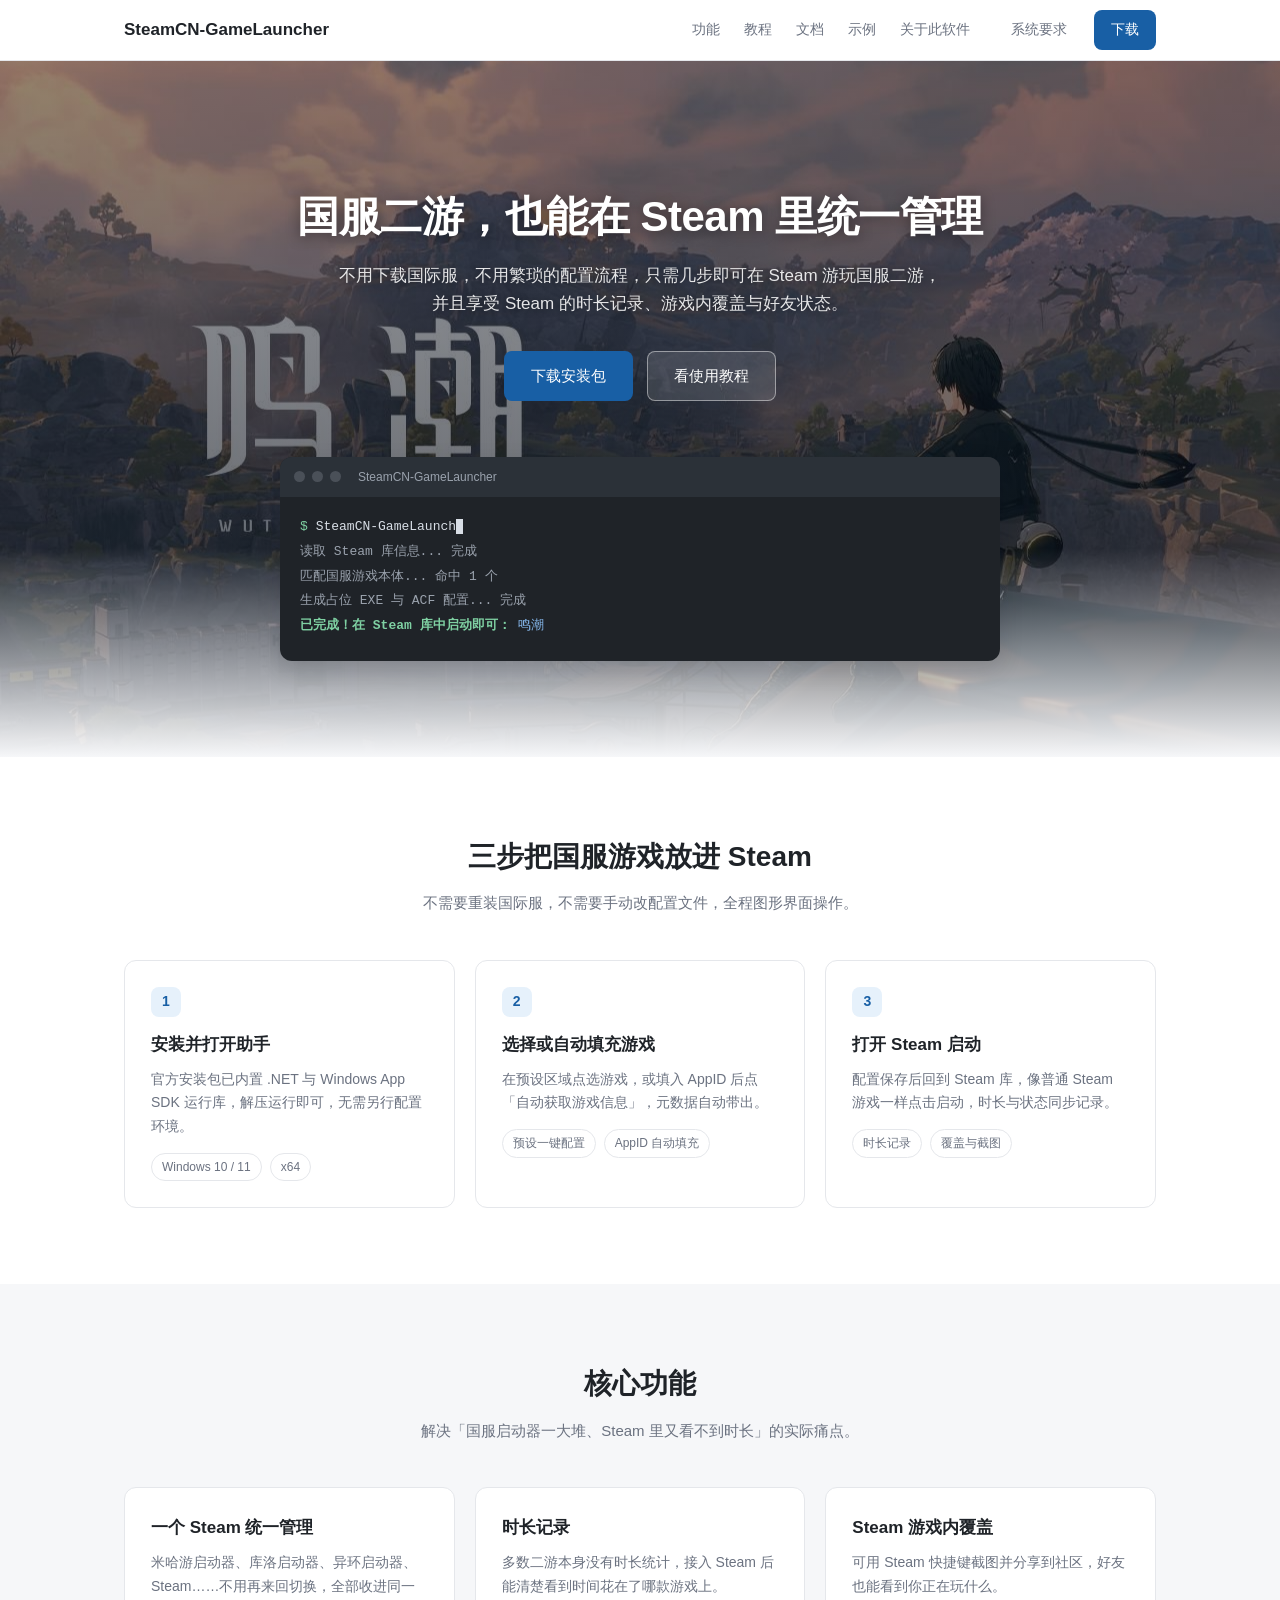
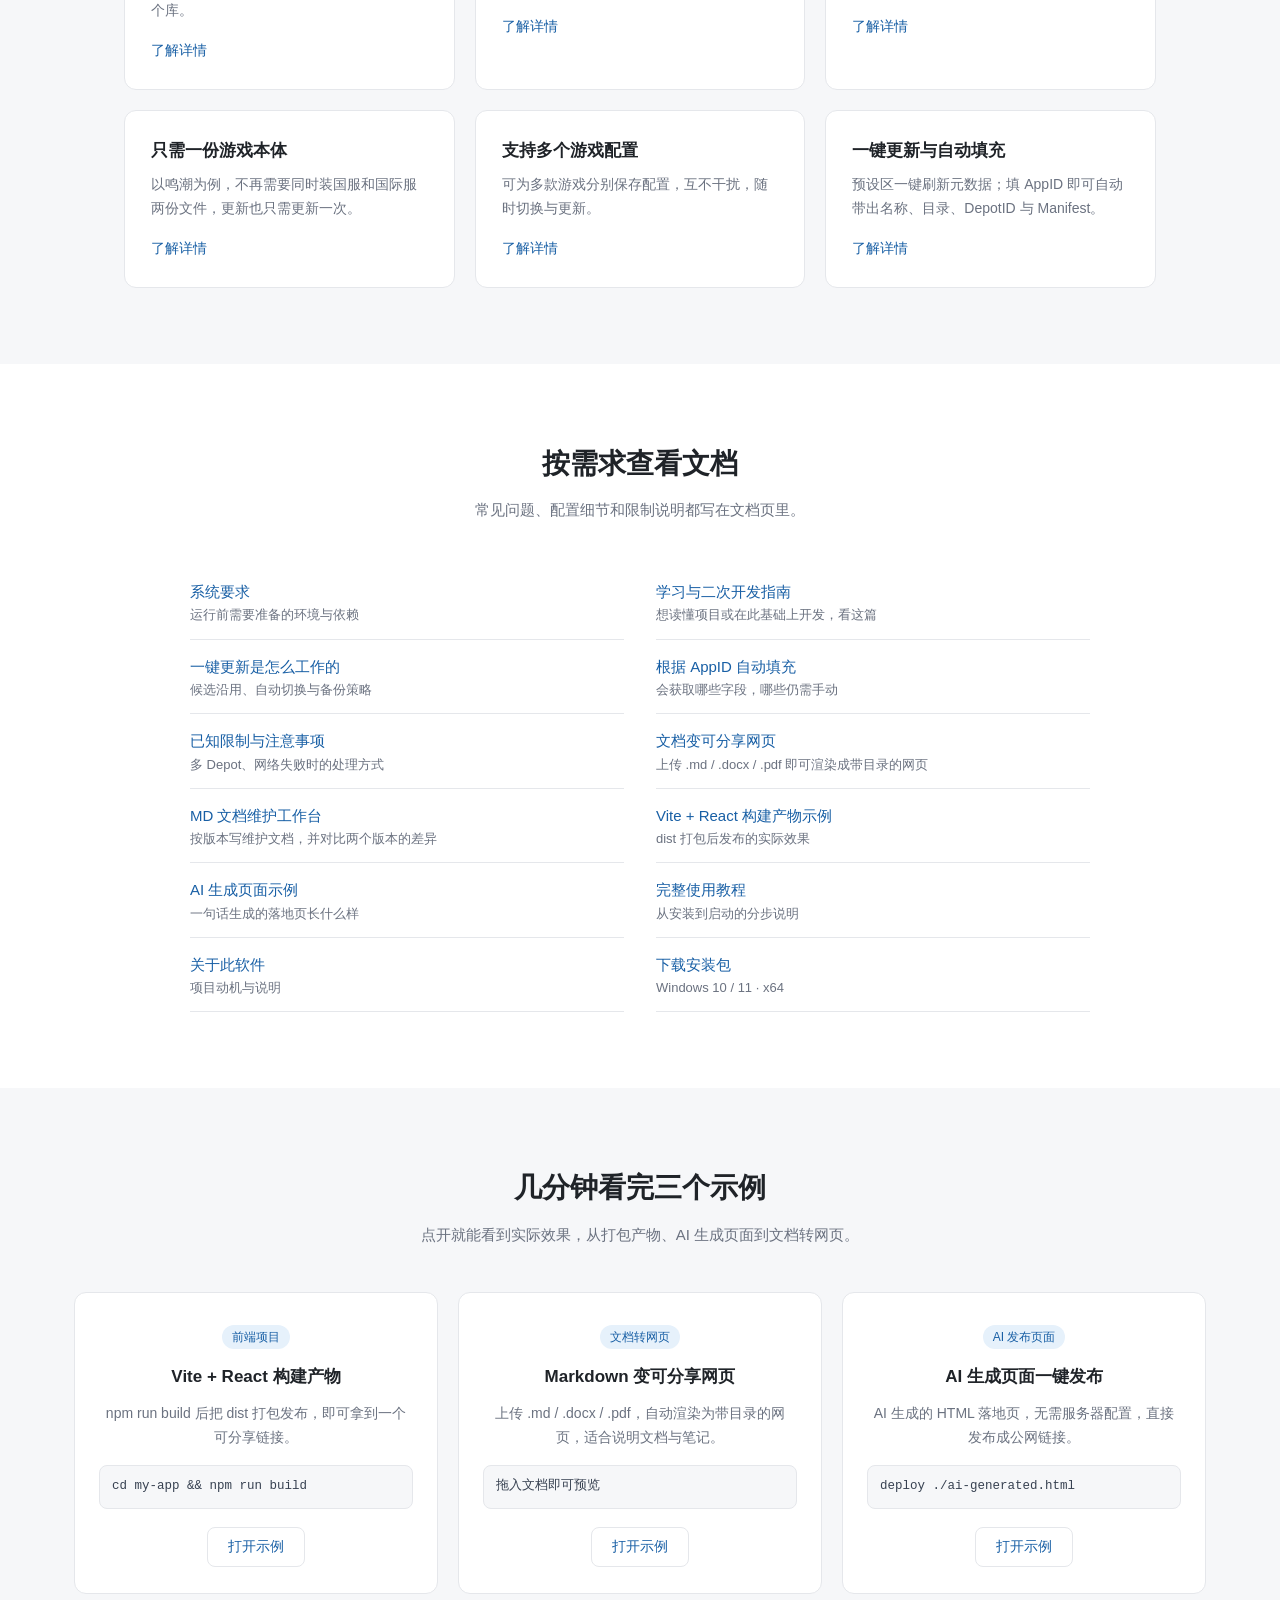
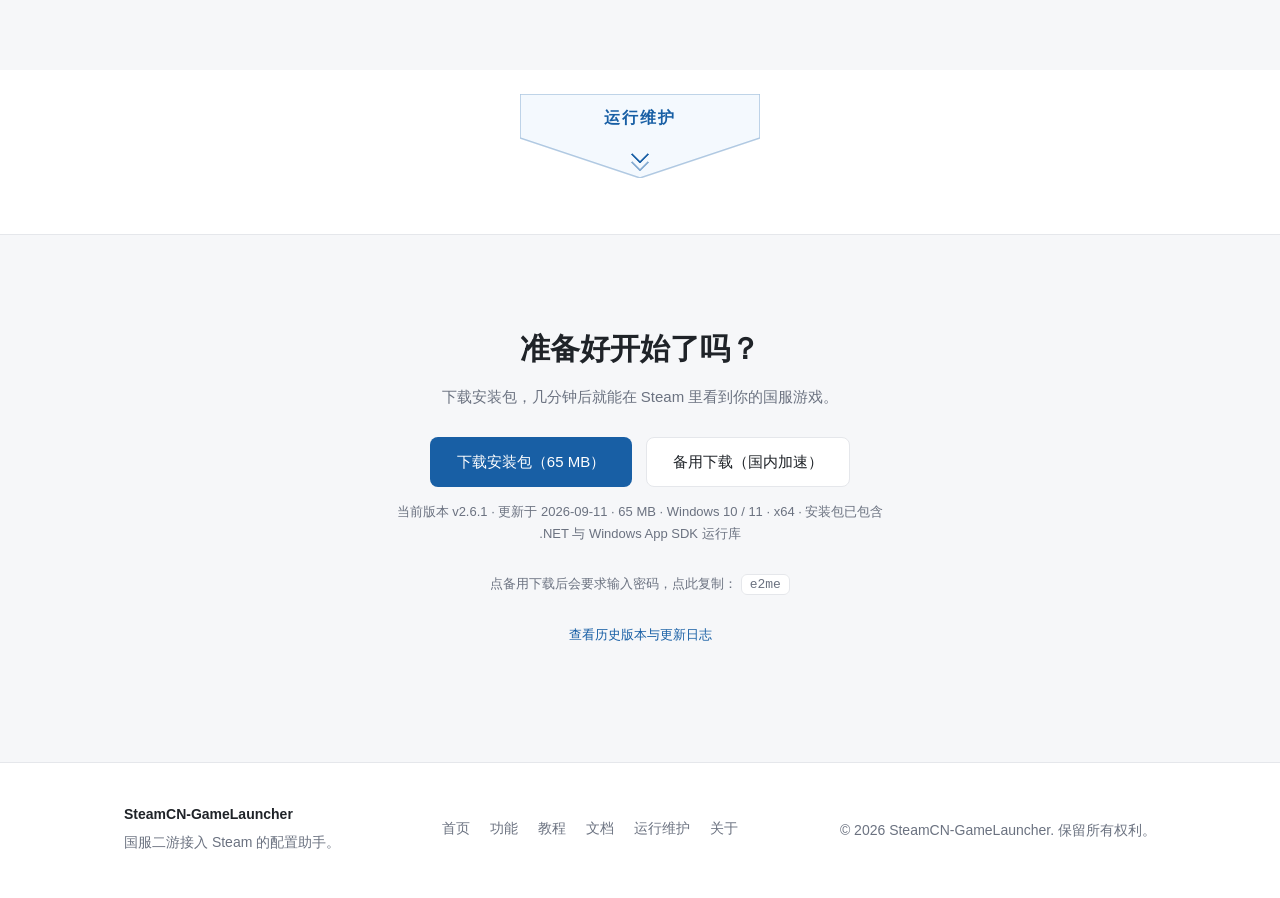
==== commit b46ea8f6: "运行维护入口改为页面底部小箭头（直接跳转维护页），示例区恢复三列" ====
--- a/index.html
+++ b/index.html
@@ -144,10 +144,10 @@
 
   <section class="section section-alt" id="examples">
     <div class="container">
-      <h2 class="section-title">几分钟看完四个示例</h2>
-      <p class="section-desc">点开就能看到实际效果，从打包产物、AI 生成页面、文档转网页，到版本维护文档的在线编写与对比。</p>
-
-      <div class="grid grid-4">
+      <h2 class="section-title">几分钟看完三个示例</h2>
+      <p class="section-desc">点开就能看到实际效果，从打包产物、AI 生成页面到文档转网页。</p>
+
+      <div class="grid grid-3">
         <article class="card">
           <span class="badge">前端项目</span>
           <h3>Vite + React 构建产物</h3>
@@ -169,42 +169,20 @@
           <pre class="code-block"><code>deploy ./ai-generated.html</code></pre>
           <a class="card-link" href="examples/ai.html">打开示例</a>
         </article>
-        <article class="card">
-          <span class="badge">文档维护</span>
-          <h3>MD 文档维护</h3>
-          <p>在线写版本维护文档，下拉切换版本，直接看两版之间的更新前后对比。</p>
-          <pre class="code-block"><code>选版本 → 改内容 → 看对比</code></pre>
-          <a class="card-link" href="examples/md-maintain.html">打开示例</a>
-        </article>
-      </div>
-    </div>
-  </section>
-
-  <!-- 运行维护入口：页面底部的向下箭头，里面写着「运行维护」，点开就地展开维护工作台 -->
+      </div>
+    </div>
+  </section>
+
+  <!-- 运行维护入口：页面底部的向下箭头，里面写着「运行维护」，点击直接进维护页 -->
   <section class="mm-entry" id="maintain">
     <div class="container">
-      <button class="mm-arrow" id="mmToggle" type="button" aria-expanded="false" aria-controls="mmPanel">
-        <svg class="mm-arrow-shape" viewBox="0 0 520 148" preserveAspectRatio="none" aria-hidden="true">
-          <polygon points="0,0 520,0 520,76 260,148 0,76"></polygon>
+      <a class="mm-arrow" href="examples/md-maintain.html">
+        <svg class="mm-arrow-shape" viewBox="0 0 240 84" preserveAspectRatio="none" aria-hidden="true">
+          <polygon points="0,0 240,0 240,44 120,84 0,44"></polygon>
         </svg>
-        <span class="mm-arrow-body">
-          <span class="mm-arrow-title">运行维护</span>
-          <span class="mm-arrow-sub">写版本维护文档 · 看更新前后对比 · 点开即用</span>
-        </span>
+        <span class="mm-arrow-title">运行维护</span>
         <span class="mm-chev" aria-hidden="true"><span></span><span></span></span>
-      </button>
-
-      <div class="mm-panel" id="mmPanel" hidden>
-        <div class="mm-panel-bar">
-          <strong>MD 文档维护工作台</strong>
-          <span class="mm-panel-actions">
-            <a href="examples/md-maintain.html" target="_blank" rel="noopener">在新页面打开 ↗</a>
-            <button class="mm-close" id="mmClose" type="button">收起</button>
-          </span>
-        </div>
-        <iframe class="mm-frame" id="mmFrame" data-src="examples/md-maintain.html"
-                title="MD 文档维护工作台" loading="lazy"></iframe>
-      </div>
+      </a>
     </div>
   </section>
 
@@ -248,7 +226,7 @@
         <a href="features.html">功能</a>
         <a href="tutorial.html">教程</a>
         <a href="docs.html">文档</a>
-        <a href="index.html#maintain">运行维护</a>
+        <a href="examples/md-maintain.html">运行维护</a>
         <a href="about.html">关于</a>
       </nav>
       <p class="muted">© 2026 SteamCN-GameLauncher. 保留所有权利。</p>
@@ -354,52 +332,6 @@
   </script>
 
   <script>
-    // 底部「运行维护」向下箭头：点开就地展开维护工作台（首次点开才加载 iframe）
-    (function () {
-      var btn = document.getElementById('mmToggle');
-      var panel = document.getElementById('mmPanel');
-      var frame = document.getElementById('mmFrame');
-      var closeBtn = document.getElementById('mmClose');
-      if (!btn || !panel || !frame) return;
-
-      var loaded = false;
-
-      function open() {
-        if (!loaded) {
-          frame.setAttribute('src', frame.getAttribute('data-src'));
-          loaded = true;
-        }
-        panel.hidden = false;
-        btn.setAttribute('aria-expanded', 'true');
-      }
-
-      function close() {
-        panel.hidden = true;
-        btn.setAttribute('aria-expanded', 'false');
-      }
-
-      btn.addEventListener('click', function () {
-        if (panel.hidden) {
-          open();
-          panel.scrollIntoView({ behavior: 'smooth', block: 'start' });
-        } else {
-          close();
-        }
-      });
-
-      if (closeBtn) {
-        closeBtn.addEventListener('click', function () {
-          close();
-          btn.scrollIntoView({ behavior: 'smooth', block: 'center' });
-        });
-      }
-
-      // 支持用 /#maintain 直接打开
-      if (location.hash === '#maintain') open();
-    })();
-  </script>
-
-  <script>
     (function () {
       var target = document.getElementById('typing');
       if (!target) return;
--- a/css/style.css
+++ b/css/style.css
@@ -335,7 +335,7 @@
 
 /* ---------- 底部「运行维护」向下箭头入口 ---------- */
 .mm-entry {
-  padding: 30px 0 66px;
+  padding: 24px 0 56px;
   text-align: center;
   background: var(--bg);
 }
@@ -343,18 +343,15 @@
 .mm-arrow {
   position: relative;
   display: block;
-  width: 100%;
-  max-width: 520px;
-  height: 148px;
+  width: 240px;
+  height: 84px;
   margin: 0 auto;
   padding: 0;
-  border: 0;
   background: none;
-  font: inherit;
-  color: inherit;
-  cursor: pointer;
+  text-decoration: none;
   -webkit-tap-highlight-color: transparent;
 }
+.mm-arrow:hover { text-decoration: none; }
 
 .mm-arrow-shape {
   position: absolute;
@@ -379,45 +376,34 @@
   stroke: var(--accent);
 }
 
-.mm-arrow-body {
+.mm-arrow-title {
   position: relative;
   display: block;
-  padding: 26px 24px 0;
-}
-
-.mm-arrow-title {
-  display: block;
-  font-size: 21px;
-  font-weight: 600;
-  letter-spacing: 1px;
+  padding-top: 13px;
+  font-size: 16px;
+  font-weight: 600;
+  letter-spacing: 2px;
+  line-height: 1.4;
   color: var(--accent);
 }
 
-.mm-arrow-sub {
-  display: block;
-  margin-top: 4px;
-  color: var(--muted);
-  font-size: 13px;
-}
-
-/* 箭头尖端的两个小勾（⌄⌄），展开时翻转朝上 */
+/* 箭头尖端的两个小勾（⌄⌄） */
 .mm-chev {
   position: absolute;
   left: 50%;
-  bottom: 16px;
+  bottom: 9px;
   transform: translateX(-50%);
   color: var(--accent);
-  transition: transform 0.2s ease;
 }
 
 .mm-chev > span {
   display: block;
-  width: 20px;
-  height: 20px;
-  margin: -8px auto 0;
+  width: 13px;
+  height: 13px;
+  margin: -5px auto 0;
   border-left: 2px solid currentColor;
   border-bottom: 2px solid currentColor;
-  border-radius: 0 0 0 3px;
+  border-radius: 0 0 0 2px;
   transform: rotate(-45deg);
   animation: mmFloat 1.9s ease-in-out infinite;
 }
@@ -427,55 +413,9 @@
   animation-delay: 0.18s;
 }
 
-.mm-arrow[aria-expanded="true"] .mm-chev {
-  transform: translateX(-50%) rotate(180deg);
-}
-.mm-arrow[aria-expanded="true"] .mm-chev > span { animation: none; }
-
 @keyframes mmFloat {
   0%, 100% { transform: rotate(-45deg) translate(0, 0); }
-  50%      { transform: rotate(-45deg) translate(3px, 3px); }
-}
-
-.mm-panel {
-  margin: 16px 0 0;
-  border: 1px solid var(--line);
-  border-radius: var(--radius);
-  background: #fff;
-  overflow: hidden;
-  text-align: left;
-  box-shadow: 0 10px 30px rgba(15, 23, 42, 0.06);
-}
-
-.mm-panel-bar {
-  display: flex;
-  align-items: center;
-  justify-content: space-between;
-  gap: 12px;
-  padding: 10px 14px;
-  border-bottom: 1px solid var(--line);
-  background: var(--bg-alt);
-  font-size: 14px;
-}
-
-.mm-panel-actions { display: flex; align-items: center; gap: 14px; }
-
-.mm-close {
-  padding: 4px 12px;
-  border: 1px solid var(--line);
-  border-radius: 8px;
-  background: #fff;
-  color: var(--muted);
-  font-size: 13px;
-  cursor: pointer;
-}
-.mm-close:hover { border-color: var(--accent); color: var(--accent); }
-
-.mm-frame {
-  display: block;
-  width: 100%;
-  height: 860px;
-  border: 0;
+  50%      { transform: rotate(-45deg) translate(2px, 2px); }
 }
 
 /* ---------- 底部 CTA ---------- */
@@ -524,11 +464,8 @@
   .hero h1 { font-size: 27px; }
   .section { padding: 52px 0; }
   .footer-inner { flex-direction: column; align-items: flex-start; }
-  .mm-arrow { height: 132px; }
-  .mm-arrow-body { padding: 20px 18px 0; }
-  .mm-arrow-title { font-size: 19px; }
-  .mm-arrow-sub { font-size: 12px; }
-  .mm-frame { height: 720px; }
+  .mm-arrow { width: 200px; height: 74px; }
+  .mm-arrow-title { padding-top: 11px; font-size: 15px; }
 }
 
 /* ---------- 关于页 ---------- */
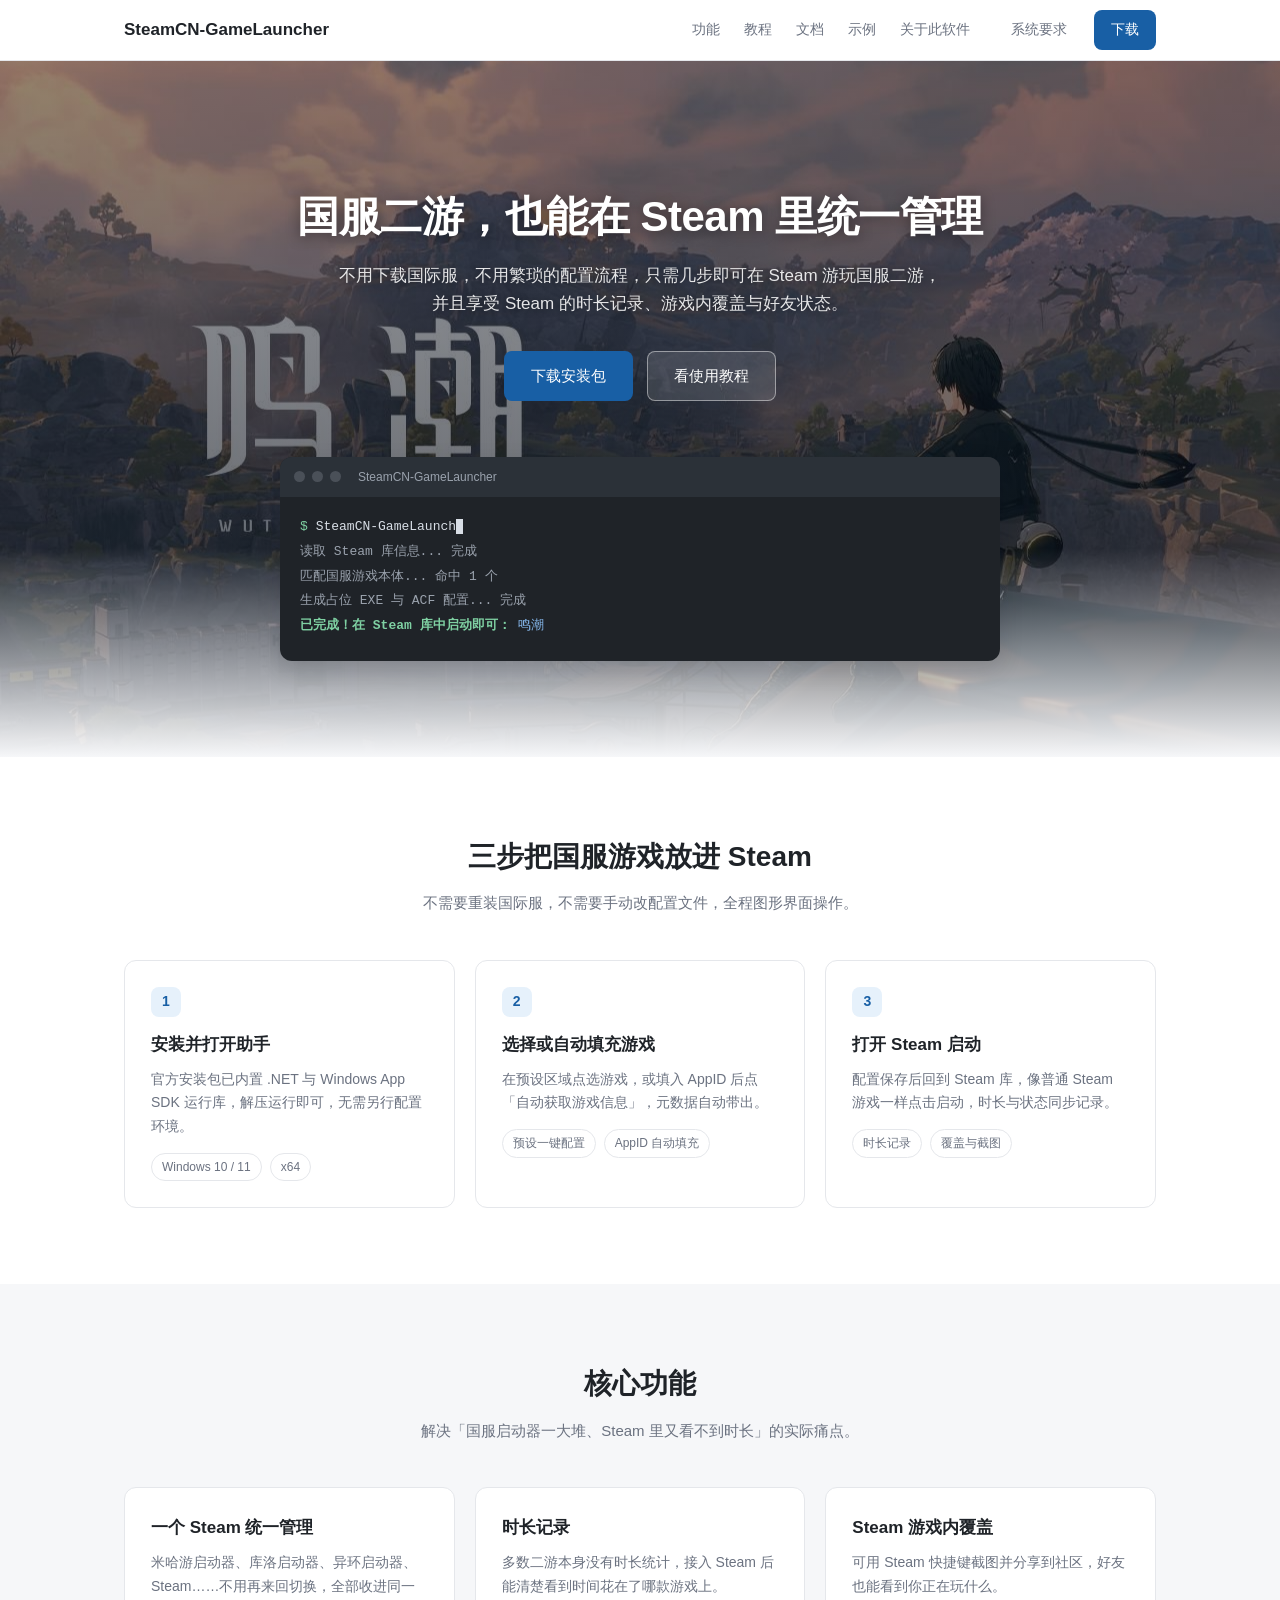
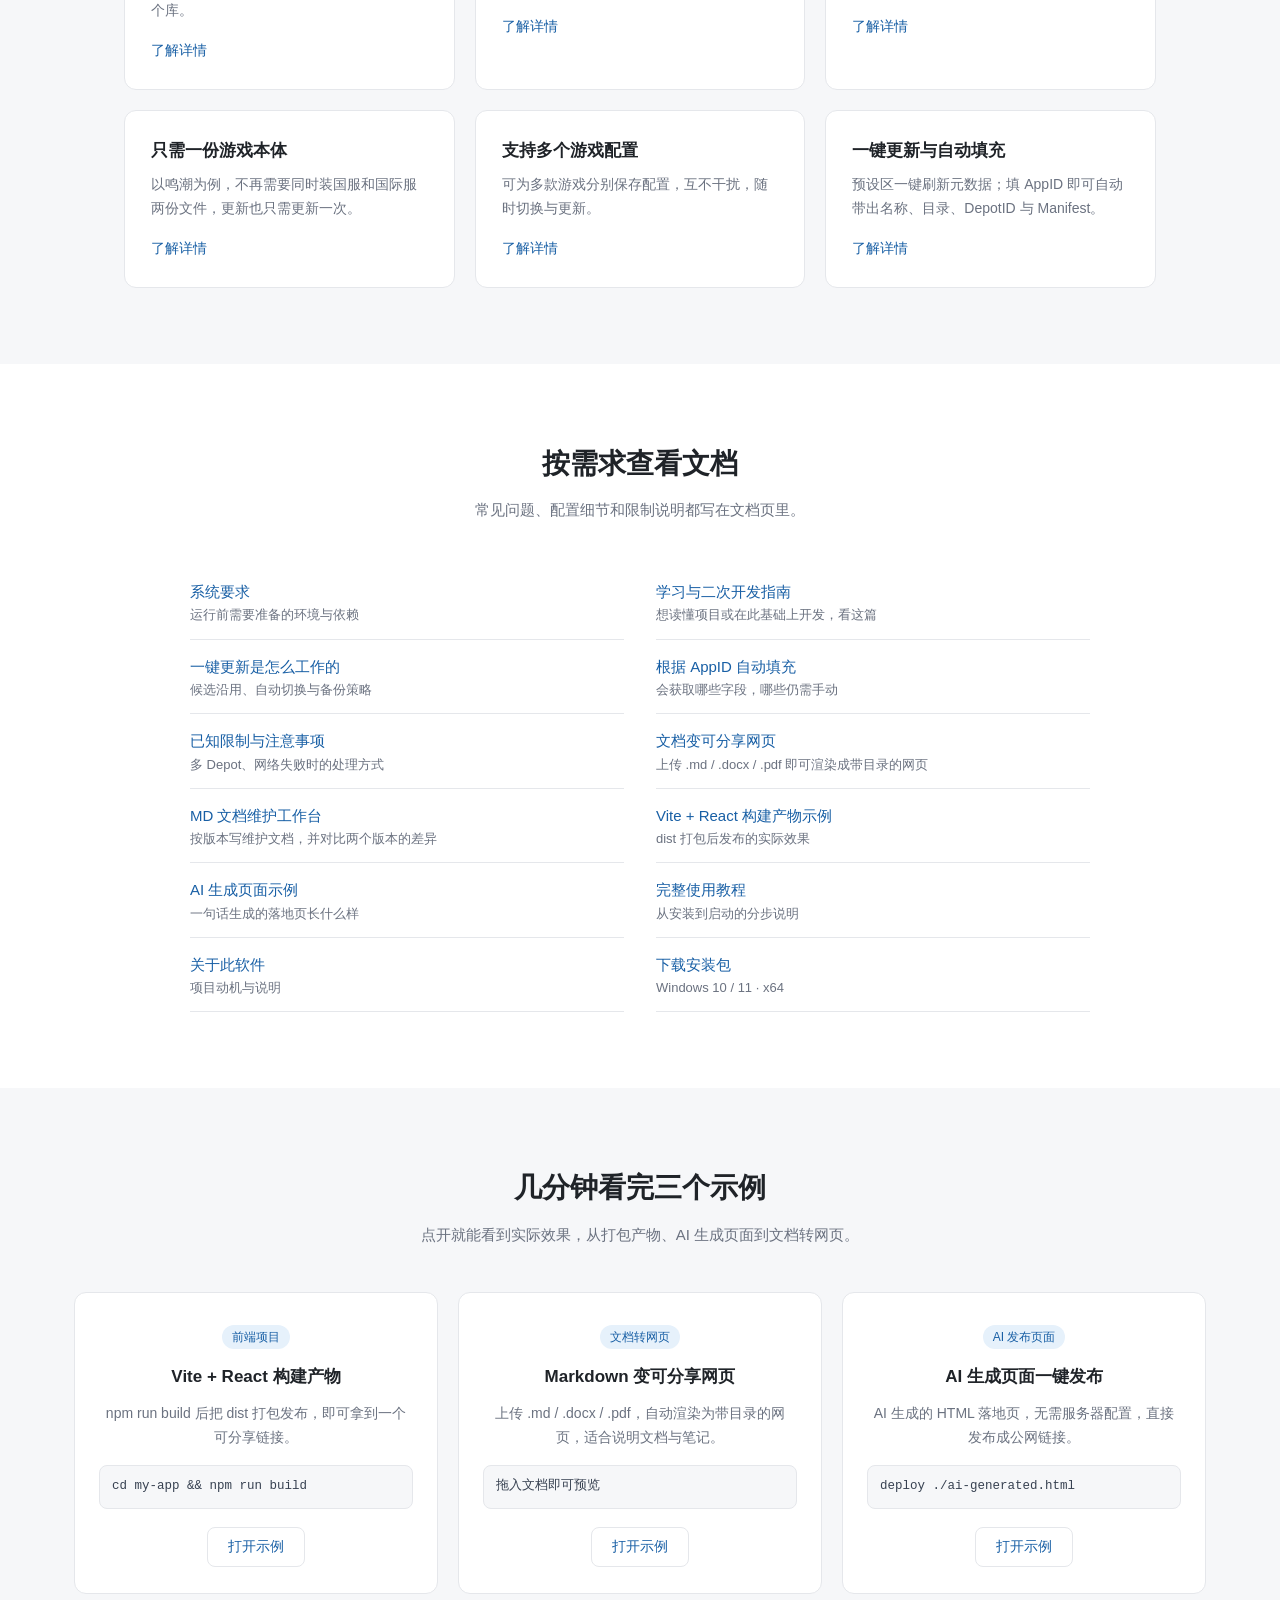
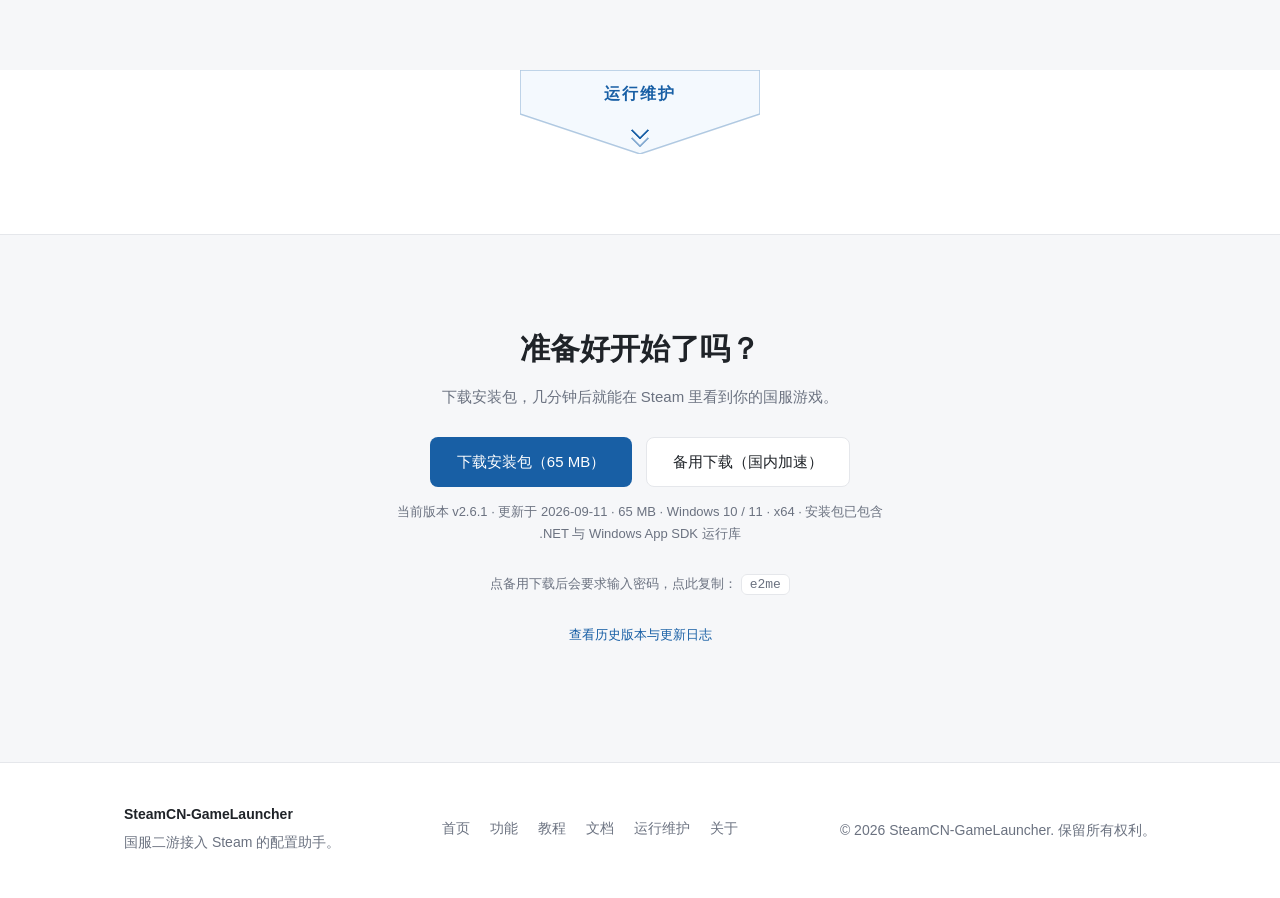
==== commit 4b1182c2: "底部运行维护箭头加入滚动跟随位移，滚轮滑动时有下滑感" ====
--- a/index.html
+++ b/index.html
@@ -332,6 +332,40 @@
   </script>
 
   <script>
+    // 滚轮滑动时，箭头随滚动轻微向下位移（视差），滑动过程中能看出它在往下走
+    (function () {
+      var sec = document.querySelector('.mm-entry');
+      var arrow = document.querySelector('.mm-arrow');
+      if (!sec || !arrow) return;
+      if (window.matchMedia && window.matchMedia('(prefers-reduced-motion: reduce)').matches) return;
+
+      var ticking = false;
+      var RANGE = 48;
+
+      function update() {
+        ticking = false;
+        var vh = window.innerHeight || document.documentElement.clientHeight;
+        var r = sec.getBoundingClientRect();
+        var p = (vh - r.top) / (vh + r.height);
+        if (p < 0) p = 0; else if (p > 1) p = 1;
+        var y = (p - 0.5) * RANGE;
+        arrow.style.transform = 'translateY(' + y.toFixed(1) + 'px)';
+      }
+
+      function onScroll() {
+        if (!ticking) {
+          ticking = true;
+          window.requestAnimationFrame(update);
+        }
+      }
+
+      window.addEventListener('scroll', onScroll, { passive: true });
+      window.addEventListener('resize', onScroll);
+      update();
+    })();
+  </script>
+
+  <script>
     (function () {
       var target = document.getElementById('typing');
       if (!target) return;
--- a/css/style.css
+++ b/css/style.css
@@ -349,6 +349,7 @@
   padding: 0;
   background: none;
   text-decoration: none;
+  will-change: transform;
   -webkit-tap-highlight-color: transparent;
 }
 .mm-arrow:hover { text-decoration: none; }
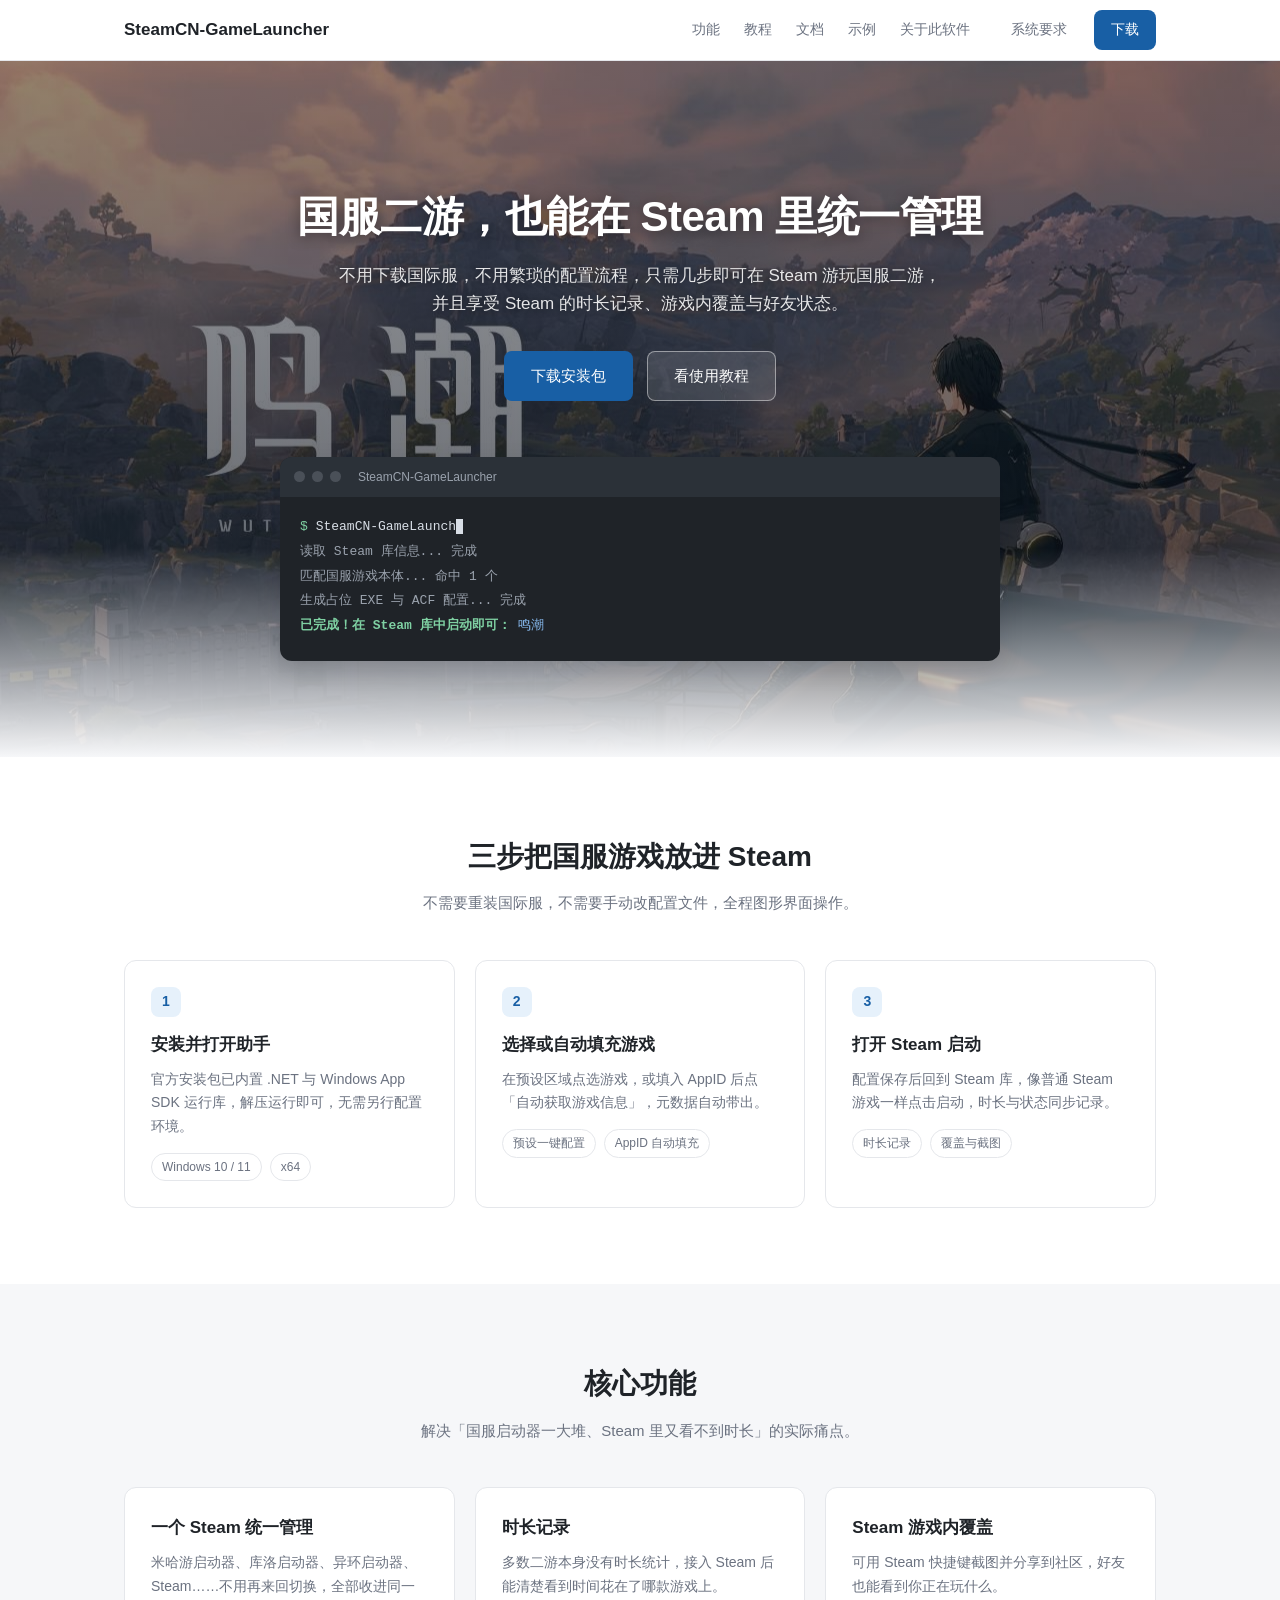
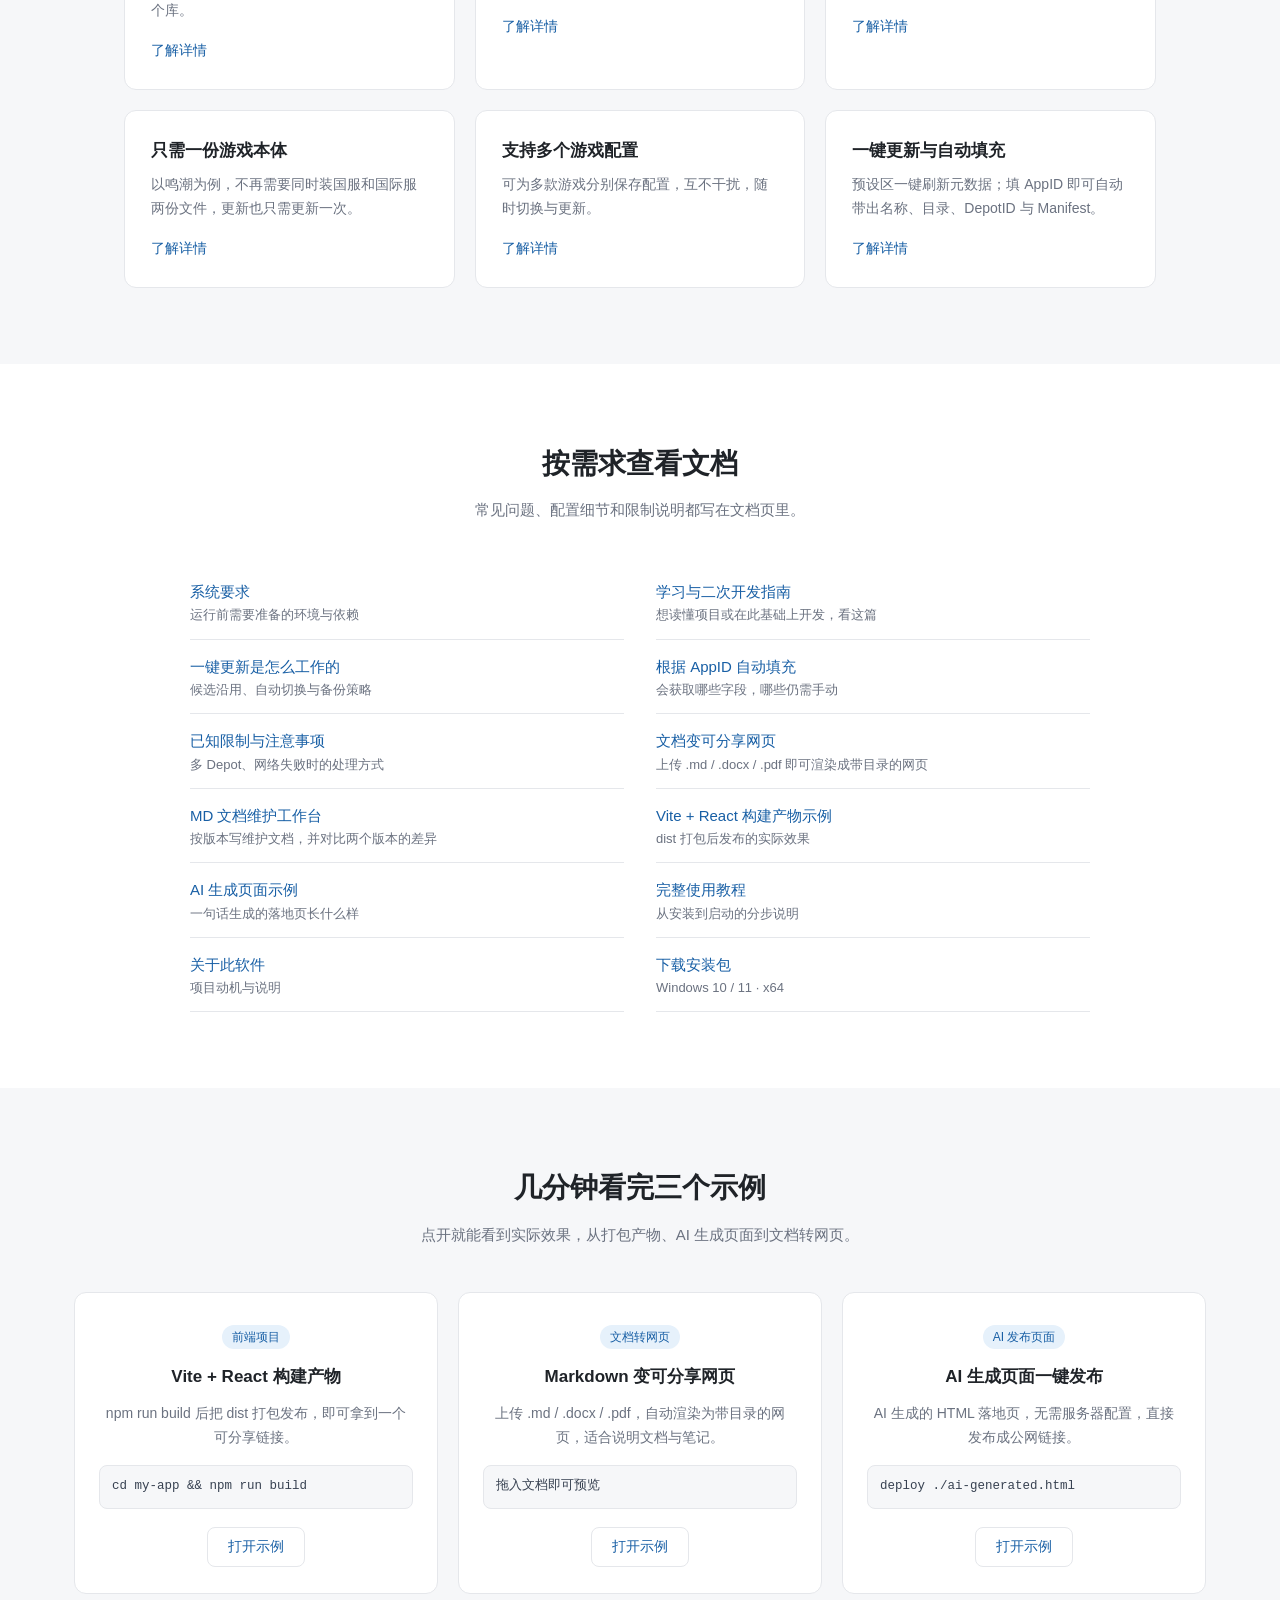
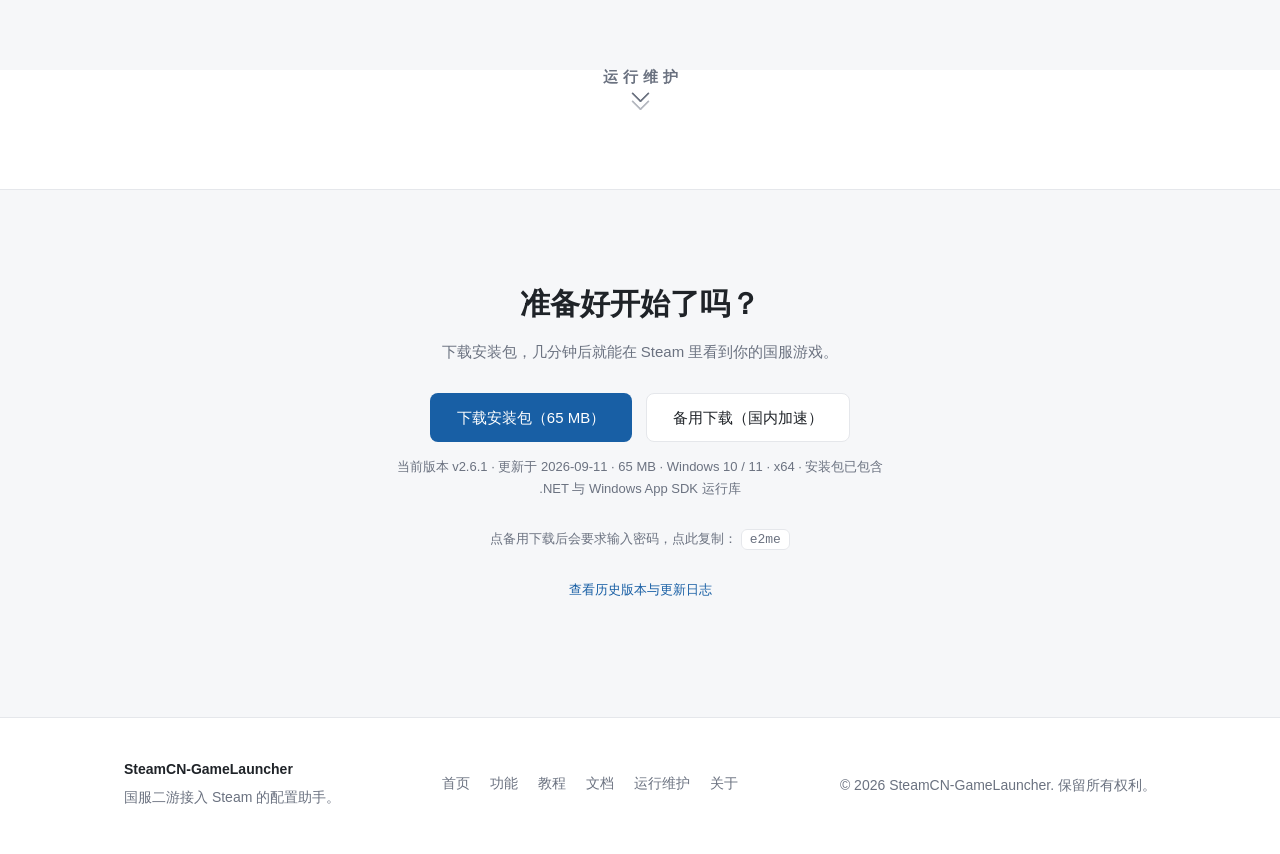
==== commit 4195f1a5: "箭头入口去掉蓝框只留文字和小勾；维护页隐藏云端设置与生成口令哈希（?setup=1 才显示）" ====
--- a/index.html
+++ b/index.html
@@ -173,13 +173,10 @@
     </div>
   </section>
 
-  <!-- 运行维护入口：页面底部的向下箭头，里面写着「运行维护」，点击直接进维护页 -->
+  <!-- 运行维护入口：页面底部的向下箭头，只有「运行维护」四个字，点击直接进维护页 -->
   <section class="mm-entry" id="maintain">
     <div class="container">
       <a class="mm-arrow" href="examples/md-maintain.html">
-        <svg class="mm-arrow-shape" viewBox="0 0 240 84" preserveAspectRatio="none" aria-hidden="true">
-          <polygon points="0,0 240,0 240,44 120,84 0,44"></polygon>
-        </svg>
         <span class="mm-arrow-title">运行维护</span>
         <span class="mm-chev" aria-hidden="true"><span></span><span></span></span>
       </a>
--- a/css/style.css
+++ b/css/style.css
@@ -335,18 +335,14 @@
 
 /* ---------- 底部「运行维护」向下箭头入口 ---------- */
 .mm-entry {
-  padding: 24px 0 56px;
+  padding: 16px 0 58px;
   text-align: center;
   background: var(--bg);
 }
 
 .mm-arrow {
-  position: relative;
-  display: block;
-  width: 240px;
-  height: 84px;
-  margin: 0 auto;
-  padding: 0;
+  display: inline-block;
+  padding: 4px 20px 0;
   background: none;
   text-decoration: none;
   will-change: transform;
@@ -354,48 +350,30 @@
 }
 .mm-arrow:hover { text-decoration: none; }
 
-.mm-arrow-shape {
-  position: absolute;
-  top: 0;
-  left: 0;
-  width: 100%;
-  height: 100%;
+.mm-arrow-title {
   display: block;
-}
-
-.mm-arrow-shape polygon {
-  fill: #f4f9fe;
-  stroke: rgba(24, 95, 165, 0.32);
-  stroke-width: 1.5;
-  vector-effect: non-scaling-stroke;
-  transition: fill 0.18s ease, stroke 0.18s ease;
-}
-
-.mm-arrow:hover .mm-arrow-shape polygon,
-.mm-arrow:focus-visible .mm-arrow-shape polygon {
-  fill: var(--accent-soft);
-  stroke: var(--accent);
-}
-
-.mm-arrow-title {
-  position: relative;
+  font-size: 15px;
+  font-weight: 600;
+  letter-spacing: 5px;
+  text-indent: 5px;
+  line-height: 1.5;
+  color: var(--muted);
+  transition: color 0.18s ease;
+}
+
+.mm-arrow:hover .mm-arrow-title,
+.mm-arrow:focus-visible .mm-arrow-title { color: var(--accent); }
+
+/* 文字下面的两个小勾（⌄⌄） */
+.mm-chev {
   display: block;
-  padding-top: 13px;
-  font-size: 16px;
-  font-weight: 600;
-  letter-spacing: 2px;
-  line-height: 1.4;
-  color: var(--accent);
-}
-
-/* 箭头尖端的两个小勾（⌄⌄） */
-.mm-chev {
-  position: absolute;
-  left: 50%;
-  bottom: 9px;
-  transform: translateX(-50%);
-  color: var(--accent);
-}
+  margin-top: 3px;
+  color: var(--muted);
+  transition: color 0.18s ease;
+}
+
+.mm-arrow:hover .mm-chev,
+.mm-arrow:focus-visible .mm-chev { color: var(--accent); }
 
 .mm-chev > span {
   display: block;
@@ -465,8 +443,7 @@
   .hero h1 { font-size: 27px; }
   .section { padding: 52px 0; }
   .footer-inner { flex-direction: column; align-items: flex-start; }
-  .mm-arrow { width: 200px; height: 74px; }
-  .mm-arrow-title { padding-top: 11px; font-size: 15px; }
+  .mm-arrow-title { font-size: 14px; }
 }
 
 /* ---------- 关于页 ---------- */
